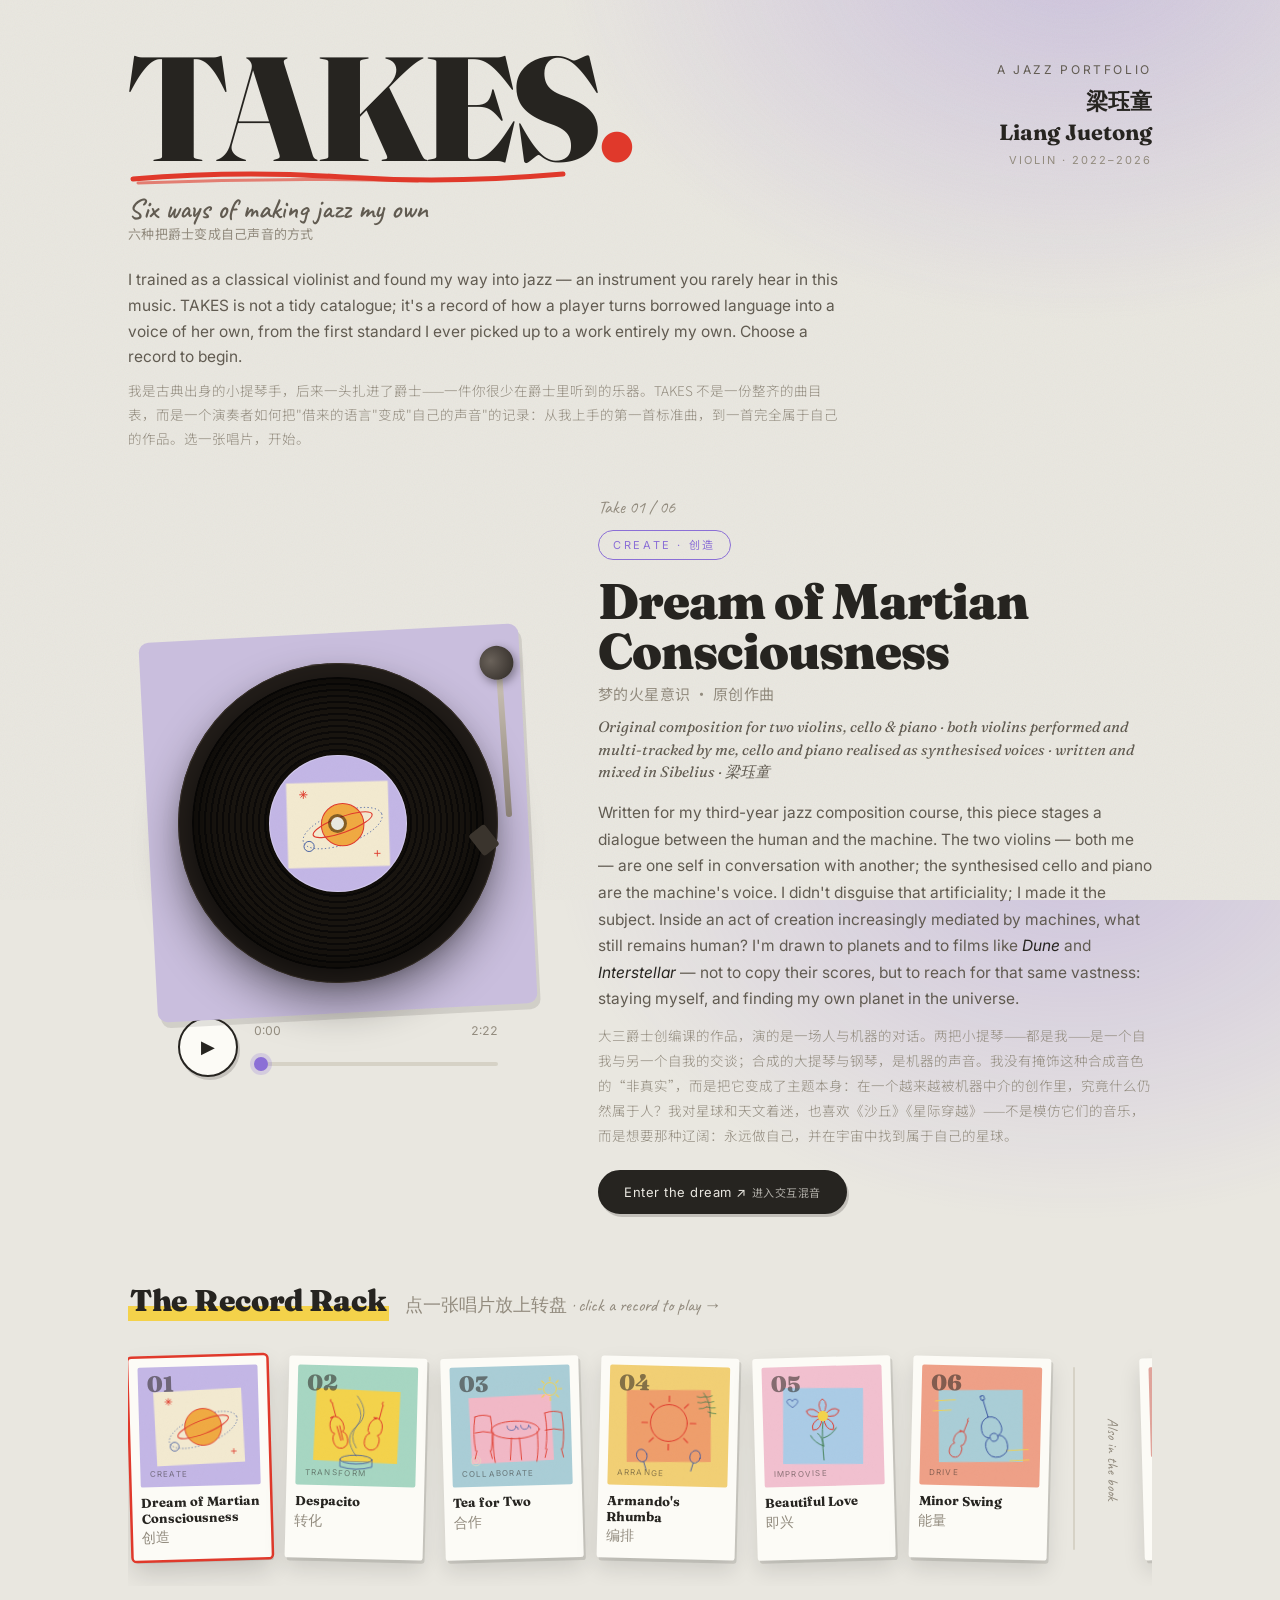
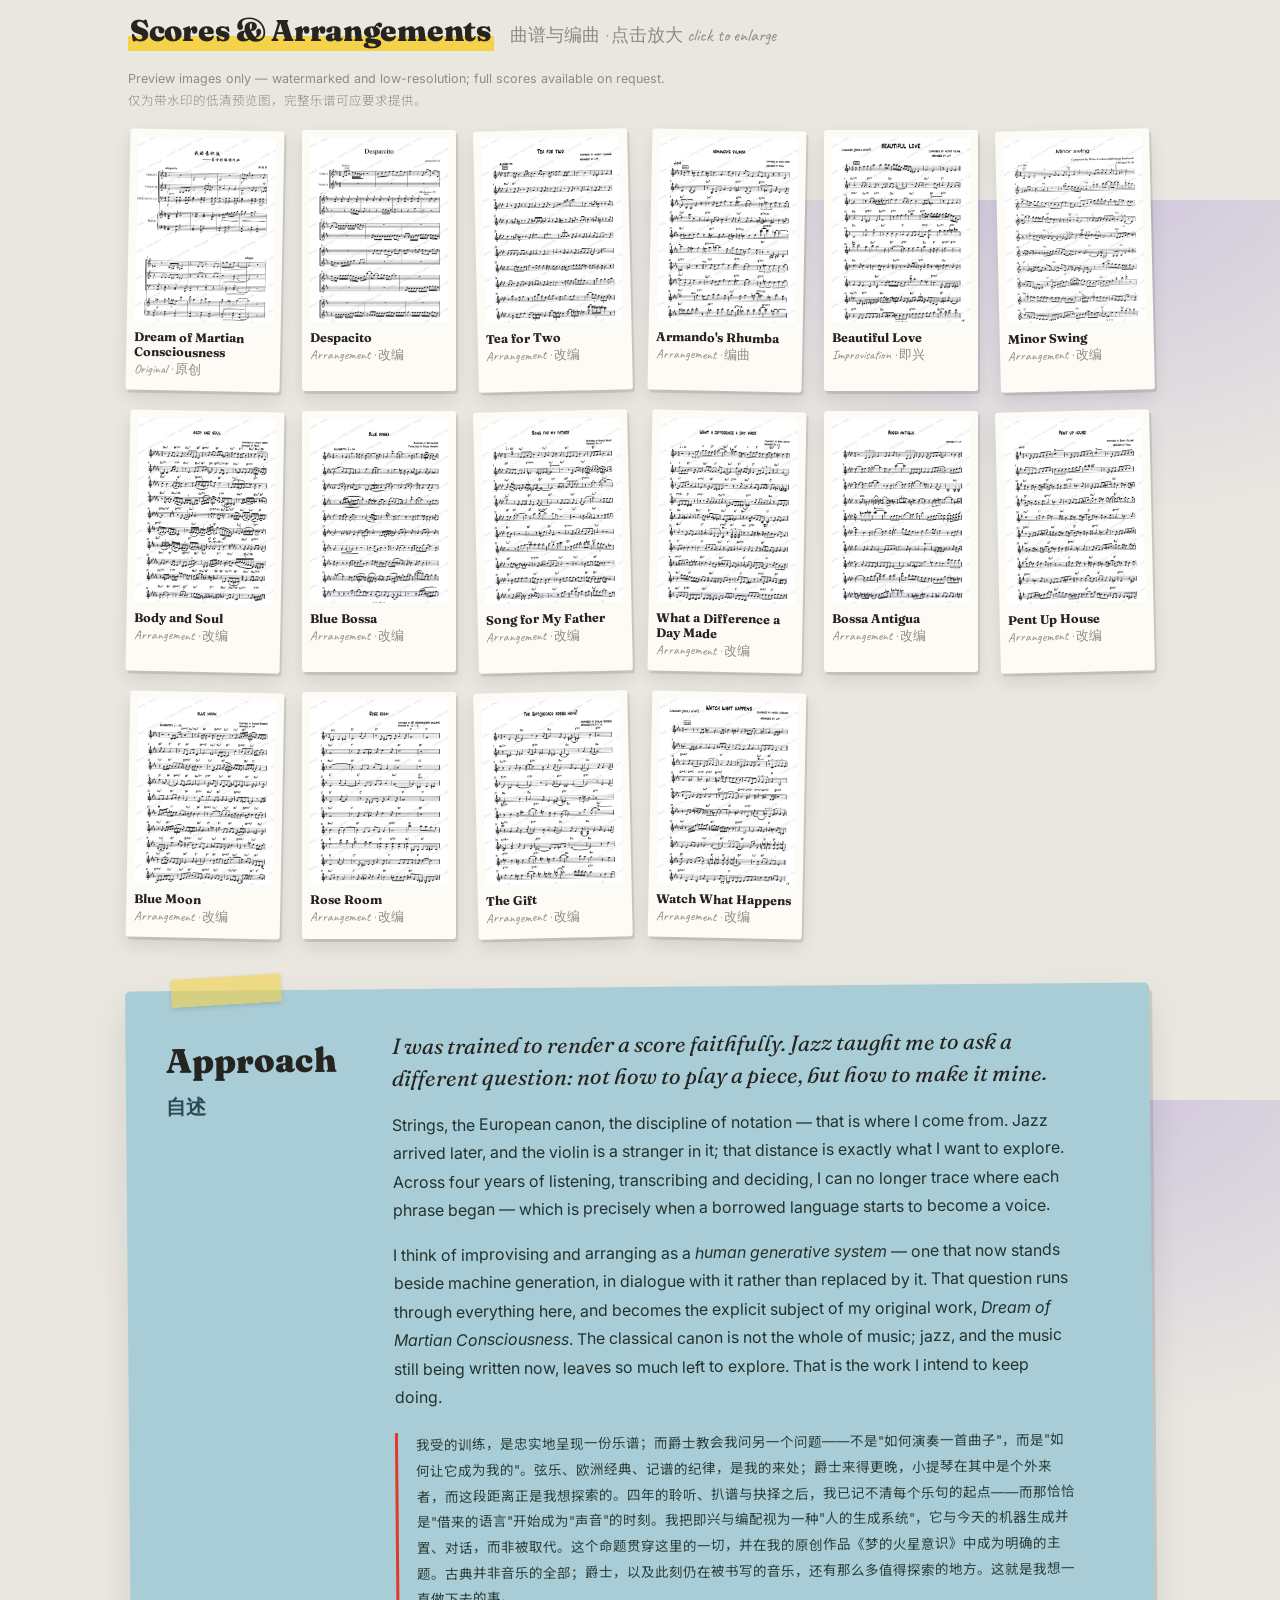
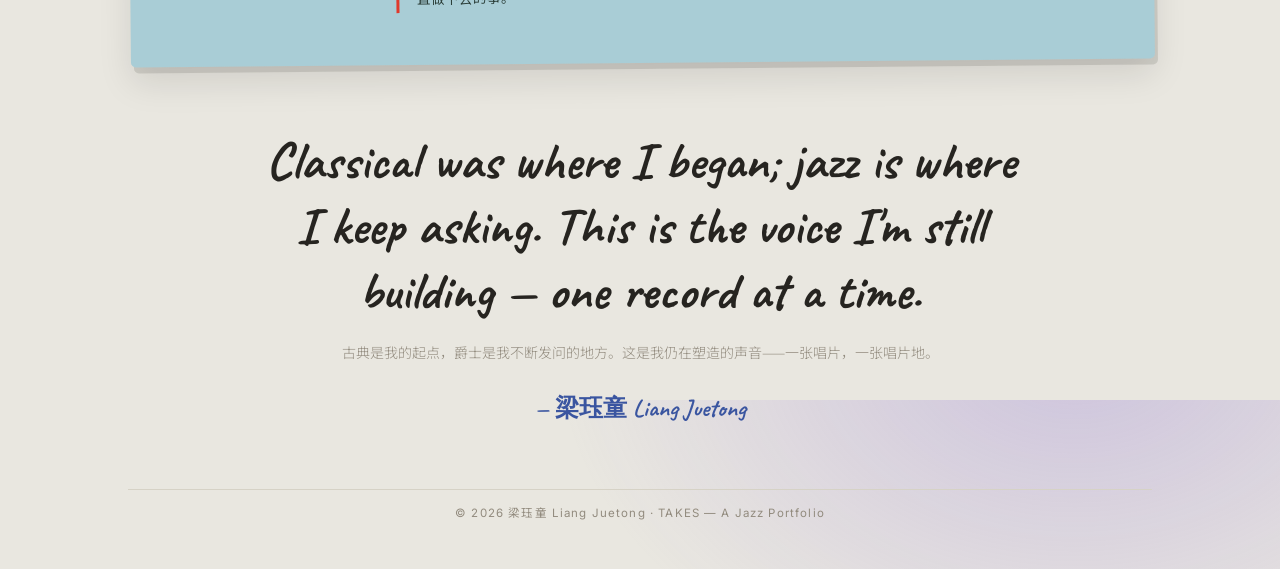
==== index.html @ cb58cbe4 "deploy TAKES site (主站+交互)" ====
<!DOCTYPE html>
<html lang="en">
<head>
<meta charset="UTF-8">
<meta name="viewport" content="width=device-width, initial-scale=1.0">
<title>TAKES — 梁珏童 Liang Juetong</title>
<link rel="preconnect" href="https://fonts.googleapis.com">
<link rel="preconnect" href="https://fonts.gstatic.com" crossorigin>
<link href="https://fonts.googleapis.com/css2?family=Caveat:wght@500;600;700&family=Fraunces:ital,opsz,wght@0,9..144,400;0,9..144,600;0,9..144,700;0,9..144,900;1,9..144,400&family=Inter:wght@400;500;600&family=Noto+Sans+SC:wght@300;400;500&display=swap" rel="stylesheet">
<style>
  :root{
    --paper:#e9e7e0;--paper-card:#fcfbf6;
    --ink:#262420;--ink-soft:#615b51;--ink-faint:#928b7e;--line:#d6d2c6;
    --red:#e0392b;--blue:#3a55a0;--gold:#caa23f;
    --pink:#f2b8c6;--blue2:#a9cdd6;--yellow:#f4d24a;--lav:#c3b6e6;--mint:#a6d6c2;--coral:#ef9f86;
    --accent:#8b6fd6;--mark:#f4d24a;
    --display:"Fraunces","Georgia",serif;
    --hand:"Caveat","Comic Sans MS",cursive;
    --sans:"Inter","Noto Sans SC","Microsoft YaHei",sans-serif;
    --cn:"Noto Sans SC","Microsoft YaHei",var(--sans);
  }
  *{box-sizing:border-box;margin:0;padding:0;}
  html,body{height:100%;}
  body{
    background:radial-gradient(1000px 720px at 84% -6%, color-mix(in srgb, var(--accent) 30%, transparent), transparent 52%),var(--paper);
    color:var(--ink);font-family:var(--sans);line-height:1.65;-webkit-font-smoothing:antialiased;
    transition:background .9s ease;overflow-x:hidden;font-size:16px;position:relative;
  }
  body::before{content:"";position:fixed;inset:0;pointer-events:none;z-index:1;mix-blend-mode:multiply;opacity:.05;
    background-image:url("data:image/svg+xml,%3Csvg xmlns='http://www.w3.org/2000/svg' width='140' height='140'%3E%3Cfilter id='n'%3E%3CfeTurbulence type='fractalNoise' baseFrequency='0.9' numOctaves='2'/%3E%3C/filter%3E%3Crect width='100%25' height='100%25' filter='url(%23n)'/%3E%3C/svg%3E");}
  ::selection{background:var(--accent);color:#fff;}
  .wrap{max-width:1080px;margin:0 auto;padding:0 28px;position:relative;z-index:2;}
  .cn{font-family:var(--cn);font-weight:300;}

  /* masthead */
  .masthead{display:flex;justify-content:space-between;align-items:flex-start;gap:24px;padding:46px 0 6px;flex-wrap:wrap;}
  .mast-left{position:relative;}
  .bigtitle{font-family:var(--display);font-weight:900;font-size:clamp(66px,13vw,148px);line-height:.84;letter-spacing:-.025em;color:var(--ink);}
  .bigtitle .dot{color:var(--red);}
  .underline{display:block;width:min(440px,72vw);height:20px;margin-top:-4px;color:var(--red);}
  .tagline{font-family:var(--hand);font-weight:600;font-size:28px;color:var(--ink-soft);margin-top:8px;line-height:1.1;}
  .tagline .cn{font-family:var(--cn);font-weight:400;font-size:13px;color:var(--ink-faint);display:block;margin-top:2px;letter-spacing:.02em;}
  .mast-right{text-align:right;padding-top:16px;line-height:1.4;}
  .mast-right .ml{font-size:12px;letter-spacing:.22em;text-transform:uppercase;color:var(--ink-soft);}
  .mast-right .mb{font-family:var(--display);font-weight:700;font-size:22px;margin:7px 0 6px;}
  .mast-right .ms{font-size:11px;letter-spacing:.18em;text-transform:uppercase;color:var(--ink-faint);}

  .intro{color:var(--ink-soft);font-size:15.5px;max-width:720px;padding:20px 0 6px;}
  .intro .cn{display:block;color:var(--ink-faint);font-size:13.5px;margin-top:8px;line-height:1.8;}

  /* stage */
  .stage{display:grid;grid-template-columns:minmax(300px,420px) 1fr;gap:50px;align-items:center;padding:36px 0 18px;min-height:430px;}
  .deck{position:relative;display:flex;flex-direction:column;align-items:center;}
  .platter-area{position:relative;width:320px;height:320px;margin-top:34px;}
  .platter-area::before{content:"";position:absolute;inset:-30px -30px -30px -30px;border-radius:10px;
    background:color-mix(in srgb, var(--accent) 34%, var(--paper));transform:rotate(-3deg);
    box-shadow:3px 6px 0 rgba(42,38,34,.12);z-index:0;transition:background .9s ease;}
  .platter{position:absolute;inset:0;border-radius:50%;background:radial-gradient(circle at 50% 50%,#2a241f 0 34%,#221d19 34% 100%);box-shadow:0 22px 44px rgba(0,0,0,.4),inset 0 0 0 1px #3a322b;z-index:1;}
  .vinyl{position:absolute;inset:14px;border-radius:50%;z-index:1;
    background:repeating-radial-gradient(circle at 50% 50%, #0c0a09 0 2px, #18140f 2px 6px),radial-gradient(circle at 38% 32%, #2a2520 0 8%, transparent 40%),#0a0807;
    box-shadow:0 8px 24px rgba(0,0,0,.5), inset 0 0 30px rgba(0,0,0,.8);
    animation:spin 3.4s linear infinite;animation-play-state:paused;display:flex;align-items:center;justify-content:center;}
  .vinyl.spin{animation-play-state:running;}
  @keyframes spin{to{transform:rotate(360deg);}}
  .label{width:47%;height:47%;border-radius:50%;position:relative;overflow:hidden;background-size:cover;background-position:center;box-shadow:inset 0 0 0 1px rgba(255,255,255,.25),0 0 0 4px rgba(0,0,0,.3);display:flex;align-items:center;justify-content:center;}
  .lhole{position:absolute;width:13px;height:13px;border-radius:50%;background:#e9e7e0;box-shadow:0 0 0 3px rgba(0,0,0,.45);z-index:2;}
  .tonearm{position:absolute;top:-20px;right:-22px;width:160px;height:160px;transform-origin:88% 12%;transform:rotate(-38deg);transition:transform .9s cubic-bezier(.6,.05,.3,1);z-index:4;pointer-events:none;}
  .tonearm.down{transform:rotate(6deg);}
  .arm-base{position:absolute;top:0;right:6px;width:34px;height:34px;border-radius:50%;background:radial-gradient(circle at 40% 35%,#6a625a,#2c2723);box-shadow:0 4px 10px rgba(0,0,0,.4);}
  .arm-rod{position:absolute;top:22px;right:21px;width:6px;height:150px;background:linear-gradient(#cfc6ba,#8a8076);border-radius:6px;transform:rotate(34deg);transform-origin:top;}
  .arm-head{position:absolute;bottom:-2px;left:8px;width:20px;height:26px;background:#3a342d;border-radius:3px;}

  .transport{display:flex;align-items:center;gap:16px;margin-top:34px;width:320px;}
  .play{width:60px;height:60px;border-radius:50%;flex:none;cursor:pointer;border:2px solid var(--ink);background:var(--paper-card);color:var(--ink);font-size:18px;display:flex;align-items:center;justify-content:center;transition:.2s;box-shadow:2px 3px 0 rgba(42,38,34,.18);}
  .play:hover{background:var(--accent);color:#fff;border-color:var(--accent);}
  .seek-wrap{flex:1;}
  .time{font-size:12px;color:var(--ink-faint);font-variant-numeric:tabular-nums;display:flex;justify-content:space-between;margin-bottom:6px;}
  .seek{-webkit-appearance:none;appearance:none;width:100%;height:4px;border-radius:4px;background:var(--line);cursor:pointer;}
  .seek::-webkit-slider-thumb{-webkit-appearance:none;width:14px;height:14px;border-radius:50%;background:var(--accent);box-shadow:0 0 0 4px color-mix(in srgb,var(--accent) 22%,transparent);}

  .liner{min-height:300px;}
  .liner .count{font-family:var(--hand);font-size:18px;color:var(--ink-faint);margin-bottom:8px;}
  .facet-tag{display:inline-block;font-size:11px;letter-spacing:.24em;text-transform:uppercase;color:var(--accent);border:1.5px solid var(--accent);border-radius:30px;padding:5px 14px;margin-bottom:16px;}
  .liner h2{font-family:var(--display);font-size:clamp(32px,4.6vw,50px);font-weight:900;line-height:1.0;letter-spacing:-.02em;color:var(--ink);}
  .liner h2 .cn{display:block;font-family:var(--cn);font-size:15px;font-weight:400;color:var(--ink-faint);margin-top:10px;letter-spacing:.03em;}
  .liner .role{font-family:var(--display);font-style:italic;color:var(--ink-soft);font-size:15px;margin:15px 0 16px;line-height:1.5;}
  .liner .note{color:var(--ink-soft);font-size:15.5px;max-width:580px;line-height:1.72;}
  .liner .note i{color:var(--ink);font-style:italic;}
  .liner .note .cn{display:block;color:var(--ink-faint);font-size:13.5px;margin-top:10px;line-height:1.85;}
  .fade-swap{animation:fadeup .5s ease;}
  @keyframes fadeup{from{opacity:0;transform:translateY(10px);}to{opacity:1;transform:none;}}

  /* section heads */
  .rack-head{display:flex;align-items:baseline;gap:16px;margin:44px 0 18px;flex-wrap:wrap;}
  .rack-head .k{font-family:var(--display);font-weight:900;font-size:30px;color:var(--ink);letter-spacing:-.01em;
    background:linear-gradient(transparent 62%, var(--mark) 62%, var(--mark) 92%, transparent 92%);padding:0 2px;}
  .rack-head .hint{font-family:var(--hand);font-size:18px;color:var(--ink-faint);}

  /* rack — taped photo cards */
  .rack{display:flex;gap:18px;overflow-x:auto;padding:14px 4px 26px;scroll-snap-type:x mandatory;}
  .rack::-webkit-scrollbar{height:7px;}
  .rack::-webkit-scrollbar-thumb{background:var(--line);border-radius:6px;}
  .sleeve{flex:none;width:138px;cursor:pointer;scroll-snap-align:start;background:var(--paper-card);
    padding:9px 9px 11px;border-radius:3px;box-shadow:2px 3px 0 rgba(42,38,34,.13),0 10px 22px rgba(0,0,0,.12);
    transition:transform .25s ease,box-shadow .25s ease;}
  .sleeve:nth-child(odd){transform:rotate(-1.6deg);}
  .sleeve:nth-child(even){transform:rotate(1.4deg);}
  .sleeve:hover{transform:rotate(0) translateY(-6px);box-shadow:3px 5px 0 rgba(42,38,34,.16),0 16px 30px rgba(0,0,0,.16);}
  .cover{width:100%;aspect-ratio:1;border-radius:2px;position:relative;overflow:hidden;background-size:cover;background-position:center;}
  .cover .cnum{position:absolute;top:6px;left:9px;font-family:var(--display);font-size:22px;font-weight:900;color:#2a2622;opacity:.55;line-height:1;}
  .cover .cfacet{position:absolute;bottom:6px;left:9px;font-size:8px;letter-spacing:.16em;text-transform:uppercase;color:#2a2622;opacity:.5;}
  .sleeve.active{box-shadow:0 0 0 2.5px var(--red),2px 3px 0 rgba(42,38,34,.13),0 12px 26px rgba(0,0,0,.16);}
  .sleeve .st{font-family:var(--display);font-weight:700;font-size:13px;margin-top:8px;color:var(--ink);line-height:1.2;}
  .sleeve .sc{font-family:var(--hand);font-size:14px;color:var(--ink-faint);}
  .rack-div{flex:none;width:2px;background:var(--line);margin:10px 6px;align-self:stretch;border-radius:2px;}
  .rep-label{flex:none;align-self:center;writing-mode:vertical-rl;font-family:var(--hand);font-size:15px;color:var(--ink-faint);}
  .sleeve.rep{width:108px;}

  /* scores */
  .scores-note{font-size:12.5px;color:var(--ink-faint);margin:-4px 0 18px;}
  .scores{display:grid;grid-template-columns:repeat(auto-fill,minmax(150px,1fr));gap:20px;}
  .score{cursor:pointer;background:var(--paper-card);padding:8px 8px 10px;border-radius:3px;box-shadow:2px 3px 0 rgba(42,38,34,.12),0 8px 18px rgba(0,0,0,.1);transition:transform .25s ease,box-shadow .25s ease;}
  .score:nth-child(3n){transform:rotate(-1.3deg);} .score:nth-child(3n+1){transform:rotate(1.1deg);}
  .score:hover{transform:rotate(0) translateY(-5px);box-shadow:3px 5px 0 rgba(42,38,34,.15),0 16px 28px rgba(0,0,0,.16);}
  .score .thumb{width:100%;aspect-ratio:3/4;object-fit:cover;object-position:top center;border-radius:2px;background:#fff;display:block;}
  .score .stitle{font-family:var(--display);font-weight:700;font-size:12.5px;margin-top:8px;color:var(--ink);line-height:1.2;}
  .score .stag{font-family:var(--hand);font-size:13px;color:var(--ink-faint);}

  /* lightbox */
  .lightbox{position:fixed;inset:0;z-index:60;background:rgba(28,22,16,.92);display:none;align-items:center;justify-content:center;padding:30px;}
  .lightbox.show{display:flex;}
  .lightbox img{max-height:92vh;max-width:min(700px,92vw);border-radius:4px;box-shadow:0 24px 70px rgba(0,0,0,.6);}
  .lightbox .close{position:absolute;top:18px;right:24px;font-size:26px;color:#fff;cursor:pointer;background:none;border:none;line-height:1;}

  /* enter dream */
  .enter-dream{margin-top:22px;padding:12px 24px;background:var(--ink);border:2px solid var(--ink);color:var(--paper);border-radius:30px;cursor:pointer;font-family:var(--sans);font-size:13px;letter-spacing:.04em;transition:.25s;box-shadow:2px 3px 0 rgba(42,38,34,.2);}
  .enter-dream:hover{background:var(--accent);border-color:var(--accent);color:#fff;}
  .enter-dream span{opacity:.7;font-size:11px;margin-left:5px;}

  /* dream overlay */
  .dream-overlay{position:fixed;inset:0;z-index:70;background:#000;display:none;}
  .dream-overlay.show{display:block;}
  .dream-overlay iframe{width:100%;height:100%;border:0;display:block;}
  .dream-overlay .close{position:absolute;top:14px;left:16px;z-index:71;padding:9px 18px;background:rgba(20,12,14,.6);border:1px solid rgba(255,255,255,.3);color:#fff;border-radius:30px;cursor:pointer;font-size:13px;backdrop-filter:blur(4px);}

  /* approach — cut paper block */
  .approach{margin-top:48px;padding:42px 40px 36px;background:var(--blue2);border-radius:5px;position:relative;
    box-shadow:3px 6px 0 rgba(42,38,34,.13),0 16px 34px rgba(0,0,0,.1);transform:rotate(-.5deg);
    display:grid;grid-template-columns:190px 1fr;gap:36px;}
  .approach::before{content:"";position:absolute;top:-14px;left:46px;width:110px;height:28px;background:rgba(244,210,74,.6);transform:rotate(-3deg);box-shadow:0 2px 5px rgba(0,0,0,.12);}
  .approach .k{font-family:var(--display);font-weight:900;font-size:34px;color:var(--ink);}
  .approach .k .cn{display:block;font-family:var(--hand);font-weight:600;color:#2a4a55;font-size:20px;margin-top:2px;}
  .approach .body{max-width:680px;}
  .approach p{font-size:16px;color:#23332f;margin-bottom:16px;line-height:1.78;}
  .approach p.lead{font-family:var(--display);font-size:22px;color:var(--ink);line-height:1.45;font-weight:400;font-style:italic;}
  .approach .cn-block{color:#2c3f3a;font-size:13.5px;line-height:1.9;border-left:3px solid var(--red);padding-left:18px;margin-top:22px;}

  .closing{text-align:center;padding:66px 0 30px;}
  .closing p{font-family:var(--hand);font-weight:700;font-size:clamp(30px,5vw,52px);max-width:760px;margin:0 auto;line-height:1.25;color:var(--ink);}
  .closing .cn{display:block;font-family:var(--cn);font-weight:300;font-size:14px;color:var(--ink-faint);margin-top:16px;line-height:1.8;}
  .sign{margin-top:24px;font-family:var(--hand);font-weight:700;font-size:24px;color:var(--blue);}
  footer{text-align:center;color:var(--ink-faint);font-size:11.5px;letter-spacing:.1em;padding:14px 0 46px;border-top:1px solid var(--line);margin-top:30px;}

  @media(max-width:820px){
    .masthead{flex-direction:column;}
    .mast-right{text-align:left;padding-top:4px;}
    .stage{grid-template-columns:1fr;gap:44px;justify-items:center;text-align:center;}
    .liner{text-align:center;}.liner .note{margin:0 auto;}
    .approach{grid-template-columns:1fr;gap:14px;}
  }
</style>
</head>
<body>
<div class="wrap">
  <header class="masthead">
    <div class="mast-left">
      <h1 class="bigtitle">TAKES<span class="dot">.</span></h1>
      <svg class="underline" viewBox="0 0 440 20" preserveAspectRatio="none"><path d="M5 13 Q 110 4 215 11 T 435 8" fill="none" stroke="currentColor" stroke-width="5" stroke-linecap="round"/><path d="M10 17 Q 150 11 290 15" fill="none" stroke="currentColor" stroke-width="3" stroke-linecap="round" opacity=".6"/></svg>
      <p class="tagline">Six ways of making jazz my own
        <span class="cn">六种把爵士变成自己声音的方式</span></p>
    </div>
    <div class="mast-right">
      <div class="ml">A Jazz Portfolio</div>
      <div class="mb">梁珏童<br>Liang Juetong</div>
      <div class="ms">Violin · 2022–2026</div>
    </div>
  </header>

  <p class="intro">
    I trained as a classical violinist and found my way into jazz — an instrument you rarely hear in this
    music. TAKES is not a tidy catalogue; it's a record of how a player turns borrowed language into a voice
    of her own, from the first standard I ever picked up to a work entirely my own. Choose a record to begin.
    <span class="cn">我是古典出身的小提琴手，后来一头扎进了爵士——一件你很少在爵士里听到的乐器。TAKES 不是一份整齐的曲目表，而是一个演奏者如何把"借来的语言"变成"自己的声音"的记录：从我上手的第一首标准曲，到一首完全属于自己的作品。选一张唱片，开始。</span>
  </p>

  <div class="stage">
    <div class="deck">
      <div class="platter-area">
        <div class="platter"></div>
        <div class="vinyl" id="vinyl"><div class="label" id="label"><span class="lhole"></span></div></div>
        <div class="tonearm" id="tonearm"><div class="arm-rod"></div><div class="arm-base"></div><div class="arm-head"></div></div>
      </div>
      <div class="transport">
        <button class="play" id="play" aria-label="play">▶</button>
        <div class="seek-wrap">
          <div class="time"><span id="cur">0:00</span><span id="dur">0:00</span></div>
          <input type="range" class="seek" id="seek" value="0" min="0" max="1000">
        </div>
      </div>
    </div>
    <div class="liner" id="liner"></div>
  </div>

  <div class="rack-head">
    <span class="k">The Record Rack</span>
    <span class="hint">点一张唱片放上转盘 · click a record to play →</span>
  </div>
  <div class="rack" id="rack"></div>

  <!-- SCORES -->
  <div class="rack-head" style="margin-top:20px;">
    <span class="k">Scores &amp; Arrangements</span>
    <span class="hint">曲谱与编曲 · 点击放大 click to enlarge</span>
  </div>
  <p class="scores-note">Preview images only — watermarked and low-resolution; full scores available on request.<br><span class="cn">仅为带水印的低清预览图，完整乐谱可应要求提供。</span></p>
  <div class="scores" id="scores"></div>

  <!-- APPROACH -->
  <section class="approach">
    <div class="k">Approach<span class="cn">自述</span></div>
    <div class="body">
      <p class="lead">I was trained to render a score faithfully. Jazz taught me to ask a different question: not how to play a piece, but how to make it mine.</p>
      <p>Strings, the European canon, the discipline of notation — that is where I come from. Jazz arrived later, and the violin is a stranger in it; that distance is exactly what I want to explore. Across four years of listening, transcribing and deciding, I can no longer trace where each phrase began — which is precisely when a borrowed language starts to become a voice.</p>
      <p>I think of improvising and arranging as a <i>human generative system</i> — one that now stands beside machine generation, in dialogue with it rather than replaced by it. That question runs through everything here, and becomes the explicit subject of my original work, <i>Dream of Martian Consciousness</i>. The classical canon is not the whole of music; jazz, and the music still being written now, leaves so much left to explore. That is the work I intend to keep doing.</p>
      <p class="cn-block">我受的训练，是忠实地呈现一份乐谱；而爵士教会我问另一个问题——不是"如何演奏一首曲子"，而是"如何让它成为我的"。弦乐、欧洲经典、记谱的纪律，是我的来处；爵士来得更晚，小提琴在其中是个外来者，而这段距离正是我想探索的。四年的聆听、扒谱与抉择之后，我已记不清每个乐句的起点——而那恰恰是"借来的语言"开始成为"声音"的时刻。我把即兴与编配视为一种"人的生成系统"，它与今天的机器生成并置、对话，而非被取代。这个命题贯穿这里的一切，并在我的原创作品《梦的火星意识》中成为明确的主题。古典并非音乐的全部；爵士，以及此刻仍在被书写的音乐，还有那么多值得探索的地方。这就是我想一直做下去的事。</p>
    </div>
  </section>

  <div class="closing">
    <p>Classical was where I began; jazz is where I keep asking. This is the voice I'm still building — one record at a time.
      <span class="cn">古典是我的起点，爵士是我不断发问的地方。这是我仍在塑造的声音——一张唱片，一张唱片地。</span></p>
    <div class="sign">— 梁珏童 Liang Juetong</div>
  </div>
  <footer>© <span id="yr"></span> 梁珏童 Liang Juetong · TAKES — A Jazz Portfolio</footer>
</div>

<div class="lightbox" id="lightbox"><button class="close" onclick="closeLight()">✕</button><img id="lightimg" src="" alt="score" draggable="false" oncontextmenu="return false"></div>
<div class="dream-overlay" id="dreamOverlay"><button class="close" onclick="closeDream()">✕ 关闭 Close</button><iframe id="dreamFrame" title="Dream of Martian Consciousness — interactive"></iframe></div>

<audio id="audio" preload="none"></audio>
<script>
const TRACKS=[
 {num:"01",facet:"Create",facetCn:"创造",title:"Dream of Martian Consciousness",titleCn:"梦的火星意识 · 原创作曲",
  color:"#8b6fd6",src:"audio/01-dream-of-mars.mp3",art:"covers/01-dream.svg",main:true,interactive:"dream-interactive/",
  role:"Original composition for two violins, cello &amp; piano · both violins performed and multi-tracked by me, cello and piano realised as synthesised voices · written and mixed in Sibelius · 梁珏童",
  note:"Written for my third-year jazz composition course, this piece stages a dialogue between the human and the machine. The two violins — both me — are one self in conversation with another; the synthesised cello and piano are the machine's voice. I didn't disguise that artificiality; I made it the subject. Inside an act of creation increasingly mediated by machines, what still remains human? I'm drawn to planets and to films like <i>Dune</i> and <i>Interstellar</i> — not to copy their scores, but to reach for that same vastness: staying myself, and finding my own planet in the universe.",
  noteCn:"大三爵士创编课的作品，演的是一场人与机器的对话。两把小提琴——都是我——是一个自我与另一个自我的交谈；合成的大提琴与钢琴，是机器的声音。我没有掩饰这种合成音色的“非真实”，而是把它变成了主题本身：在一个越来越被机器中介的创作里，究竟什么仍然属于人？我对星球和天文着迷，也喜欢《沙丘》《星际穿越》——不是模仿它们的音乐，而是想要那种辽阔：永远做自己，并在宇宙中找到属于自己的星球。"},
 {num:"02",facet:"Transform",facetCn:"转化",title:"Despacito",titleCn:"个人改编",
  color:"#46b39d",src:"audio/02-despacito.mp3",art:"covers/02-despacito.svg",main:true,
  role:"Arranged for two violins &amp; drums · arrangement, rhythmic design &amp; second violin by 梁珏童",
  note:"My first arrangement, written as a freshman just learning to compose — and to use Sibelius. The song was everywhere that year, and back in high school a friend and I had a routine: she sang pop, I played. I chose it for a competition out of pure curiosity, studied the groove across many recordings, and rebuilt the rhythm as my own. It was the first time I made something — and my first duo.",
  noteCn:"我的第一个改编，大一刚入学、刚开始学创作和西贝柳斯时做的。那年这首歌很火；高中时我和一个唱流行的好朋友常有个默契——她唱，我拉。出于好奇选它去比赛，为了节奏听了很多个版本，再把律动重做成自己的。这是我第一次做出一个作品，也是第一次做二重奏。"},
 {num:"03",facet:"Collaborate",facetCn:"合作",title:"Tea for Two",titleCn:"改编 · 即兴",
  color:"#d98a9e",src:"audio/03-tea-for-two.mp3",art:"covers/03-tea.svg",main:true,
  role:"Lead violin &amp; arrangement by 梁珏童 · with guitar comping",
  note:"I first heard this getting into jazz in high school — including Lisa Ono's vocal version. It's unhurried and warm, the perfect thing for an afternoon. I arranged it and wrote my own solo over a guitar comping behind me.",
  noteCn:"高中刚接触爵士时就听过这首，也听过小野丽莎唱的版本。松弛又好听，特别适合配一个慵懒的下午。我做了改编、写了自己的即兴，由一把吉他在后面comping伴奏。"},
 {num:"04",facet:"Arrange",facetCn:"编排",title:"Armando's Rhumba",titleCn:"个人编曲 · 拉丁爵士",
  color:"#d8884f",src:"audio/04-armandos-rhumba.mp3",art:"covers/04-armando.svg",main:true,
  role:"Composed by Chick Corea · lead violin &amp; arrangement by 梁珏童 · over a backing track",
  note:"At first the tune did nothing for me. Then, in my second year, I heard a senior play it live at his graduation recital, and the Latin pulse underneath finally caught me. That was what made me arrange it and improvise a version of my own.",
  noteCn:"其实一开始我并不觉得这首好听。直到大二，听了一位师兄毕业考试的现场，被它底下真正的拉丁律动吸引，最后才动手做了自己的改编与即兴。"},
 {num:"05",facet:"Improvise",facetCn:"即兴",title:"Beautiful Love",titleCn:"个人即兴",
  color:"#5b9bd5",src:"audio/05-beautiful-love.mp3",art:"covers/05-beautiful.svg",main:true,
  role:"Improvised lead violin by 梁珏童 · over a backing track",
  note:"In 2021, before I'd even enrolled, I heard my teacher Li Zexi perform this and fell for it. Once I was in, I wanted an improvisation of my own — something sweet, full of quiet longing.",
  noteCn:"2021年我还没入学时，去听了李泽熙老师演奏的版本，特别喜欢。进了大学后，我想写一段属于自己的即兴——是那种很甜美、带着憧憬的感觉。"},
 {num:"06",facet:"Drive",facetCn:"能量",title:"Minor Swing",titleCn:"吉普赛爵士",
  color:"#d85a5a",src:"audio/06-minor-swing.mp3",art:"covers/06-minor.svg",main:true,
  role:"Gypsy-jazz · lead violin by 梁珏童 · over a backing track",
  note:"The first jazz tune I ever played. It's gypsy-style, and that rhythm caught me on contact. Everything here started with this one.",
  noteCn:"这首是我最最最开始的爵士曲，第一首上手接触的。吉普赛风格，那个节奏一下就抓住了我。这里的一切，都是从这首开始的。"},
 {num:"07",facet:"Repertoire",facetCn:"曲库",title:"Body and Soul",titleCn:"Johnny Green",color:"#c98b8b",src:"audio/body-and-soul.mp3",art:"covers/07-body.svg",main:false,
  role:"Arranged &amp; performed by 梁珏童",
  note:"One of the later arrangements, written in my third and fourth years — as my playing matured, so did the improvising.",
  noteCn:"大三、大四写的后期改编之一——演奏越来越熟，即兴也随之不同。"},
 {num:"08",facet:"Repertoire",facetCn:"曲库",title:"Blue Bossa",titleCn:"Kenny Dorham",color:"#5b9bd5",src:"audio/blue-bossa.mp3",art:"covers/08-blue-bossa.svg",main:false,
  role:"Performed by 梁珏童",
  note:"Part of the wider repertoire I keep playing and reworking.",
  noteCn:"我持续在演奏、打磨的曲库之一。"},
 {num:"09",facet:"Repertoire",facetCn:"曲库",title:"Song for My Father",titleCn:"Horace Silver",color:"#d8a657",src:"audio/song-for-my-father.mp3",art:"covers/09-song-father.svg",main:false,
  role:"Performed by 梁珏童",
  note:"Part of the wider repertoire I keep playing and reworking.",
  noteCn:"我持续在演奏、打磨的曲库之一。"},
 {num:"10",facet:"Repertoire",facetCn:"曲库",title:"What a Difference a Day Made",titleCn:"María Grever",color:"#7faa6a",src:"audio/what-a-difference.mp3",art:"covers/10-what-difference.svg",main:false,
  role:"Performed by 梁珏童",
  note:"Part of the wider repertoire I keep playing and reworking.",
  noteCn:"我持续在演奏、打磨的曲库之一。"},
];

const $=s=>document.querySelector(s);
const audio=$("#audio"),vinyl=$("#vinyl"),tonearm=$("#tonearm"),playBtn=$("#play"),label=$("#label");
const mains=TRACKS.filter(t=>t.main).length;
$("#yr").textContent=new Date().getFullYear();

const rack=$("#rack");
TRACKS.filter(t=>t.main).forEach((t)=>rack.appendChild(makeSleeve(t,TRACKS.indexOf(t))));
const div=document.createElement("div");div.className="rack-div";rack.appendChild(div);
const repL=document.createElement("div");repL.className="rep-label";repL.textContent="Also in the book";rack.appendChild(repL);
TRACKS.forEach((t,i)=>{if(!t.main)rack.appendChild(makeSleeve(t,i,true));});

function makeSleeve(t,i,rep){
  const el=document.createElement("div");
  el.className="sleeve"+(rep?" rep":"");el.dataset.i=i;
  const bg=t.art?`background-image:url(${t.art})`:`background:linear-gradient(145deg,${t.color},${shade(t.color,-55)})`;
  el.innerHTML=`<div class="cover" style="${bg}"><div class="cnum">${t.num}</div><div class="cfacet">${t.facet}</div></div>
    <div class="st">${t.title}</div><div class="sc">${t.facetCn}</div>`;
  el.addEventListener("click",()=>select(i,true));
  return el;
}
function shade(hex,p){let n=parseInt(hex.slice(1),16),r=(n>>16)+p,g=(n>>8&255)+p,b=(n&255)+p;
  r=Math.max(0,Math.min(255,r));g=Math.max(0,Math.min(255,g));b=Math.max(0,Math.min(255,b));
  return"#"+(1<<24|r<<16|g<<8|b).toString(16).slice(1);}

function select(i,autoplay){
  const t=TRACKS[i];
  document.documentElement.style.setProperty("--accent",t.color);
  label.style.background=t.art?`url(${t.art}) center/cover`:`linear-gradient(140deg,${t.color},${shade(t.color,-90)})`;
  const counter=t.main?`Take ${t.num} / 0${mains}`:`Repertoire`;
  $("#liner").innerHTML=`<div class="fade-swap">
      <div class="count">${counter}</div>
      <span class="facet-tag">${t.facet} · ${t.facetCn}</span>
      <h2>${t.title}<span class="cn">${t.titleCn}</span></h2>
      <p class="role">${t.role}</p>
      <p class="note">${t.note}<span class="cn">${t.noteCn}</span></p>
      ${t.interactive?`<button class="enter-dream" onclick="openDream('${t.interactive}')">Enter the dream ↗<span>进入交互混音</span></button>`:""}
    </div>`;
  document.querySelectorAll(".sleeve").forEach(s=>s.classList.toggle("active",+s.dataset.i===i));
  audio.src=t.src;audio.load();
  if(autoplay){audio.play().catch(()=>{});}else{setPlaying(false);}
}
function setPlaying(on){vinyl.classList.toggle("spin",on);tonearm.classList.toggle("down",on);playBtn.textContent=on?"❚❚":"▶";}
playBtn.addEventListener("click",()=>{audio.paused?audio.play().catch(()=>{}):audio.pause();});
audio.addEventListener("play",()=>setPlaying(true));
audio.addEventListener("pause",()=>setPlaying(false));
audio.addEventListener("ended",()=>setPlaying(false));
const fmt=s=>isNaN(s)?"0:00":Math.floor(s/60)+":"+String(Math.floor(s%60)).padStart(2,"0");
audio.addEventListener("loadedmetadata",()=>$("#dur").textContent=fmt(audio.duration));
audio.addEventListener("timeupdate",()=>{$("#cur").textContent=fmt(audio.currentTime);$("#seek").value=audio.duration?(audio.currentTime/audio.duration*1000):0;});
$("#seek").addEventListener("input",e=>{if(audio.duration)audio.currentTime=e.target.value/1000*audio.duration;});
select(0,false);

// ===== scores gallery =====
const SCORES=[
 {s:"dream-of-mars",t:"Dream of Martian Consciousness",tag:"Original · 原创"},
 {s:"despacito",t:"Despacito",tag:"Arrangement · 改编"},
 {s:"tea-for-two",t:"Tea for Two",tag:"Arrangement · 改编"},
 {s:"armandos-rhumba",t:"Armando's Rhumba",tag:"Arrangement · 编曲"},
 {s:"beautiful-love-solo",t:"Beautiful Love",tag:"Improvisation · 即兴"},
 {s:"minor-swing",t:"Minor Swing",tag:"Arrangement · 改编"},
 {s:"body-and-soul",t:"Body and Soul",tag:"Arrangement · 改编"},
 {s:"blue-bossa",t:"Blue Bossa",tag:"Arrangement · 改编"},
 {s:"song-for-my-father",t:"Song for My Father",tag:"Arrangement · 改编"},
 {s:"what-a-difference",t:"What a Difference a Day Made",tag:"Arrangement · 改编"},
 {s:"bossa-antigua",t:"Bossa Antigua",tag:"Arrangement · 改编"},
 {s:"pent-up-house",t:"Pent Up House",tag:"Arrangement · 改编"},
 {s:"blue-moon",t:"Blue Moon",tag:"Arrangement · 改编"},
 {s:"rose-room",t:"Rose Room",tag:"Arrangement · 改编"},
 {s:"the-gift",t:"The Gift",tag:"Arrangement · 改编"},
 {s:"watch-what-happens",t:"Watch What Happens",tag:"Arrangement · 改编"},
];
const scoresEl=document.getElementById("scores");
SCORES.forEach(o=>{
  const d=document.createElement("div");d.className="score";
  d.innerHTML=`<img class="thumb" src="scores/${o.s}.jpg" alt="${o.t}" draggable="false" oncontextmenu="return false" loading="lazy"><div class="stitle">${o.t}</div><div class="stag">${o.tag}</div>`;
  d.addEventListener("click",()=>openLight(`scores/${o.s}.jpg`));
  scoresEl.appendChild(d);
});
function openLight(src){const i=document.getElementById("lightimg");i.src=src;document.getElementById("lightbox").classList.add("show");}
function closeLight(){document.getElementById("lightbox").classList.remove("show");document.getElementById("lightimg").src="";}
document.getElementById("lightbox").addEventListener("click",e=>{if(e.target.id==="lightbox")closeLight();});

// ===== dream interactive overlay =====
function openDream(src){audio.pause();document.getElementById("dreamFrame").src=src;document.getElementById("dreamOverlay").classList.add("show");}
function closeDream(){document.getElementById("dreamOverlay").classList.remove("show");document.getElementById("dreamFrame").src="";}
document.addEventListener("keydown",e=>{if(e.key==="Escape"){closeLight();closeDream();}});
</script>
</body>
</html>
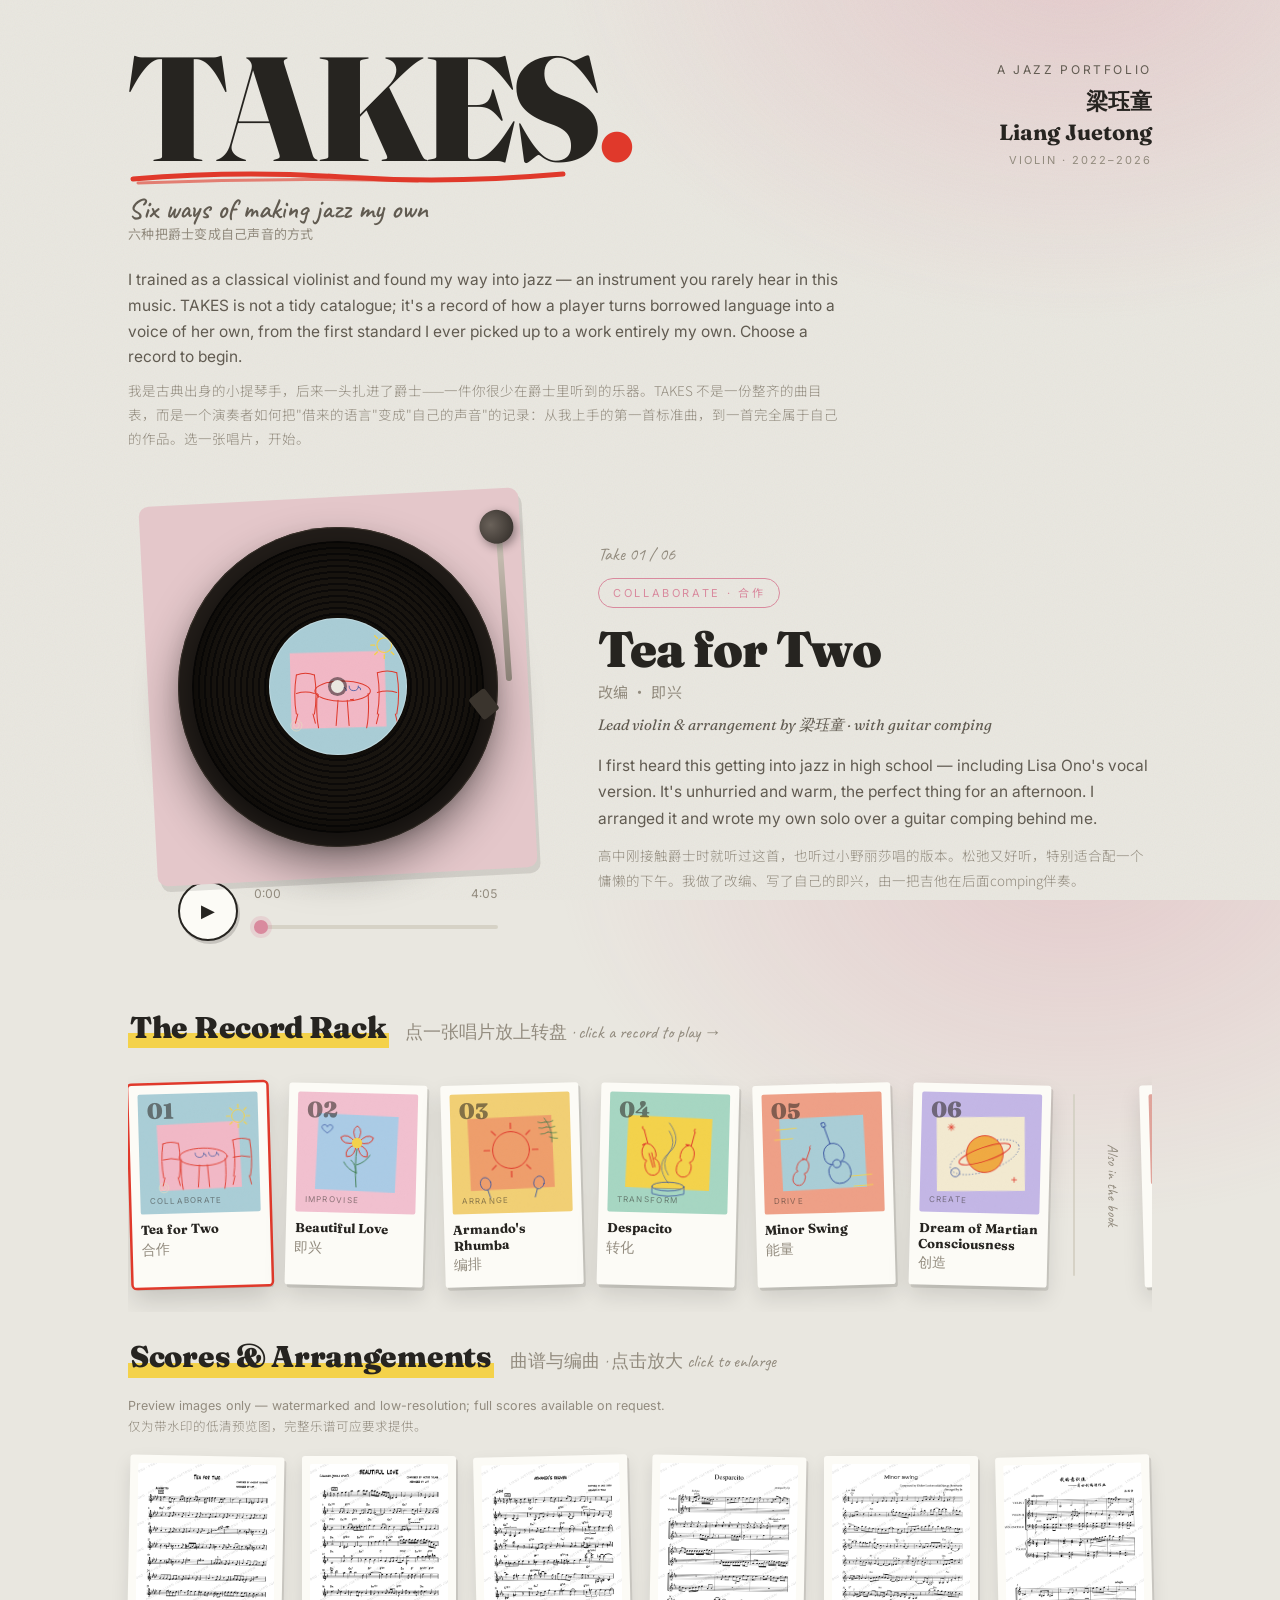
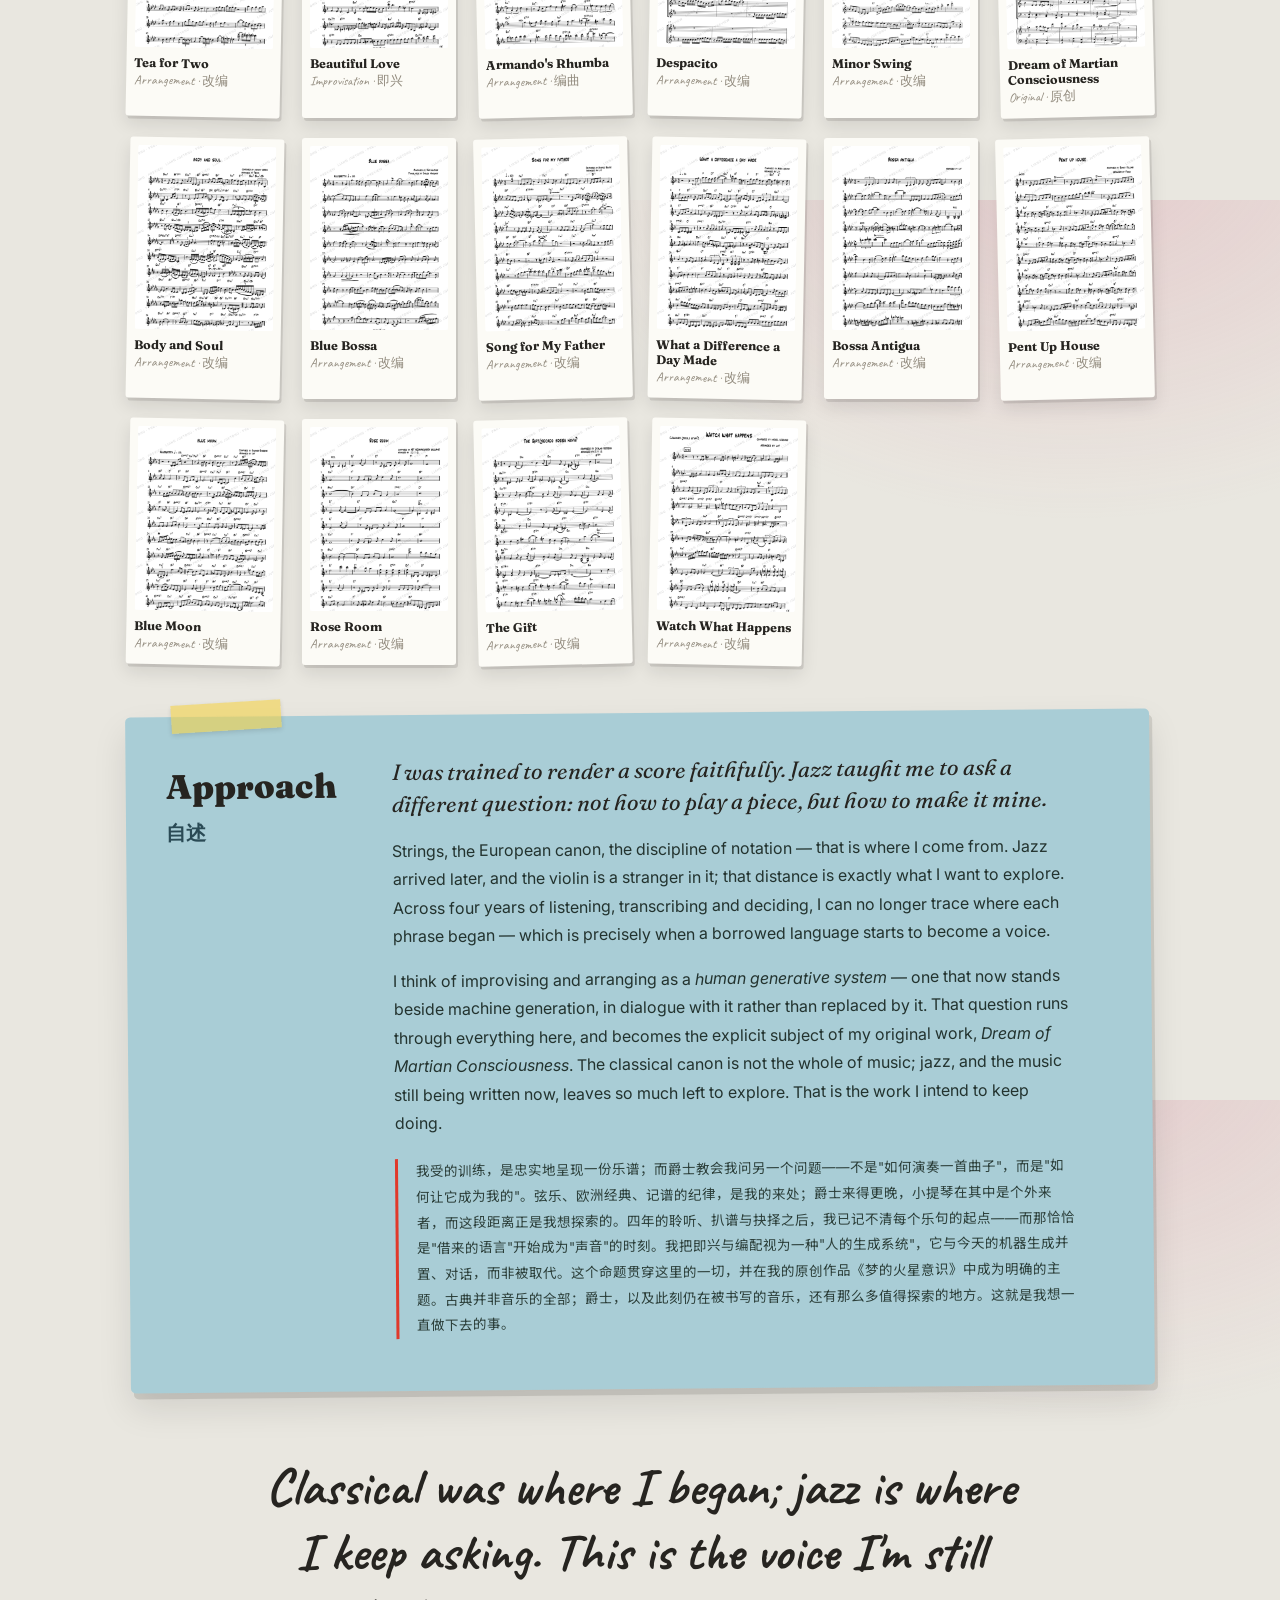
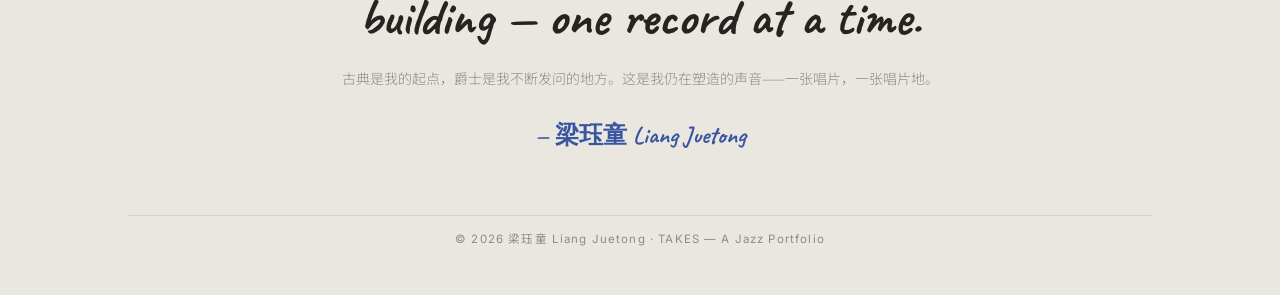
==== commit a676ccab: "Reorder portfolio and restore responsive interaction" ====
--- a/index.html
+++ b/index.html
@@ -250,32 +250,32 @@
 <audio id="audio" preload="none"></audio>
 <script>
 const TRACKS=[
- {num:"01",facet:"Create",facetCn:"创造",title:"Dream of Martian Consciousness",titleCn:"梦的火星意识 · 原创作曲",
+ {num:"06",facet:"Create",facetCn:"创造",title:"Dream of Martian Consciousness",titleCn:"梦的火星意识 · 原创作曲",
   color:"#8b6fd6",src:"audio/01-dream-of-mars.mp3",art:"covers/01-dream.svg",main:true,interactive:"dream-interactive/",
   role:"Original composition for two violins, cello &amp; piano · both violins performed and multi-tracked by me, cello and piano realised as synthesised voices · written and mixed in Sibelius · 梁珏童",
   note:"Written for my third-year jazz composition course, this piece stages a dialogue between the human and the machine. The two violins — both me — are one self in conversation with another; the synthesised cello and piano are the machine's voice. I didn't disguise that artificiality; I made it the subject. Inside an act of creation increasingly mediated by machines, what still remains human? I'm drawn to planets and to films like <i>Dune</i> and <i>Interstellar</i> — not to copy their scores, but to reach for that same vastness: staying myself, and finding my own planet in the universe.",
   noteCn:"大三爵士创编课的作品，演的是一场人与机器的对话。两把小提琴——都是我——是一个自我与另一个自我的交谈；合成的大提琴与钢琴，是机器的声音。我没有掩饰这种合成音色的“非真实”，而是把它变成了主题本身：在一个越来越被机器中介的创作里，究竟什么仍然属于人？我对星球和天文着迷，也喜欢《沙丘》《星际穿越》——不是模仿它们的音乐，而是想要那种辽阔：永远做自己，并在宇宙中找到属于自己的星球。"},
- {num:"02",facet:"Transform",facetCn:"转化",title:"Despacito",titleCn:"个人改编",
+ {num:"04",facet:"Transform",facetCn:"转化",title:"Despacito",titleCn:"个人改编",
   color:"#46b39d",src:"audio/02-despacito.mp3",art:"covers/02-despacito.svg",main:true,
   role:"Arranged for two violins &amp; drums · arrangement, rhythmic design &amp; second violin by 梁珏童",
   note:"My first arrangement, written as a freshman just learning to compose — and to use Sibelius. The song was everywhere that year, and back in high school a friend and I had a routine: she sang pop, I played. I chose it for a competition out of pure curiosity, studied the groove across many recordings, and rebuilt the rhythm as my own. It was the first time I made something — and my first duo.",
   noteCn:"我的第一个改编，大一刚入学、刚开始学创作和西贝柳斯时做的。那年这首歌很火；高中时我和一个唱流行的好朋友常有个默契——她唱，我拉。出于好奇选它去比赛，为了节奏听了很多个版本，再把律动重做成自己的。这是我第一次做出一个作品，也是第一次做二重奏。"},
- {num:"03",facet:"Collaborate",facetCn:"合作",title:"Tea for Two",titleCn:"改编 · 即兴",
+ {num:"01",facet:"Collaborate",facetCn:"合作",title:"Tea for Two",titleCn:"改编 · 即兴",
   color:"#d98a9e",src:"audio/03-tea-for-two.mp3",art:"covers/03-tea.svg",main:true,
   role:"Lead violin &amp; arrangement by 梁珏童 · with guitar comping",
   note:"I first heard this getting into jazz in high school — including Lisa Ono's vocal version. It's unhurried and warm, the perfect thing for an afternoon. I arranged it and wrote my own solo over a guitar comping behind me.",
   noteCn:"高中刚接触爵士时就听过这首，也听过小野丽莎唱的版本。松弛又好听，特别适合配一个慵懒的下午。我做了改编、写了自己的即兴，由一把吉他在后面comping伴奏。"},
- {num:"04",facet:"Arrange",facetCn:"编排",title:"Armando's Rhumba",titleCn:"个人编曲 · 拉丁爵士",
+ {num:"03",facet:"Arrange",facetCn:"编排",title:"Armando's Rhumba",titleCn:"个人编曲 · 拉丁爵士",
   color:"#d8884f",src:"audio/04-armandos-rhumba.mp3",art:"covers/04-armando.svg",main:true,
   role:"Composed by Chick Corea · lead violin &amp; arrangement by 梁珏童 · over a backing track",
   note:"At first the tune did nothing for me. Then, in my second year, I heard a senior play it live at his graduation recital, and the Latin pulse underneath finally caught me. That was what made me arrange it and improvise a version of my own.",
   noteCn:"其实一开始我并不觉得这首好听。直到大二，听了一位师兄毕业考试的现场，被它底下真正的拉丁律动吸引，最后才动手做了自己的改编与即兴。"},
- {num:"05",facet:"Improvise",facetCn:"即兴",title:"Beautiful Love",titleCn:"个人即兴",
+ {num:"02",facet:"Improvise",facetCn:"即兴",title:"Beautiful Love",titleCn:"个人即兴",
   color:"#5b9bd5",src:"audio/05-beautiful-love.mp3",art:"covers/05-beautiful.svg",main:true,
   role:"Improvised lead violin by 梁珏童 · over a backing track",
   note:"In 2021, before I'd even enrolled, I heard my teacher Li Zexi perform this and fell for it. Once I was in, I wanted an improvisation of my own — something sweet, full of quiet longing.",
   noteCn:"2021年我还没入学时，去听了李泽熙老师演奏的版本，特别喜欢。进了大学后，我想写一段属于自己的即兴——是那种很甜美、带着憧憬的感觉。"},
- {num:"06",facet:"Drive",facetCn:"能量",title:"Minor Swing",titleCn:"吉普赛爵士",
+ {num:"05",facet:"Drive",facetCn:"能量",title:"Minor Swing",titleCn:"吉普赛爵士",
   color:"#d85a5a",src:"audio/06-minor-swing.mp3",art:"covers/06-minor.svg",main:true,
   role:"Gypsy-jazz · lead violin by 梁珏童 · over a backing track",
   note:"The first jazz tune I ever played. It's gypsy-style, and that rhythm caught me on contact. Everything here started with this one.",
@@ -304,7 +304,7 @@
 $("#yr").textContent=new Date().getFullYear();
 
 const rack=$("#rack");
-TRACKS.filter(t=>t.main).forEach((t)=>rack.appendChild(makeSleeve(t,TRACKS.indexOf(t))));
+TRACKS.filter(t=>t.main).sort((a,b)=>Number(a.num)-Number(b.num)).forEach((t)=>rack.appendChild(makeSleeve(t,TRACKS.indexOf(t))));
 const div=document.createElement("div");div.className="rack-div";rack.appendChild(div);
 const repL=document.createElement("div");repL.className="rep-label";repL.textContent="Also in the book";rack.appendChild(repL);
 TRACKS.forEach((t,i)=>{if(!t.main)rack.appendChild(makeSleeve(t,i,true));});
@@ -348,16 +348,16 @@
 audio.addEventListener("loadedmetadata",()=>$("#dur").textContent=fmt(audio.duration));
 audio.addEventListener("timeupdate",()=>{$("#cur").textContent=fmt(audio.currentTime);$("#seek").value=audio.duration?(audio.currentTime/audio.duration*1000):0;});
 $("#seek").addEventListener("input",e=>{if(audio.duration)audio.currentTime=e.target.value/1000*audio.duration;});
-select(0,false);
+select(TRACKS.findIndex(t=>t.main&&t.num==="01"),false);
 
 // ===== scores gallery =====
 const SCORES=[
+ {s:"tea-for-two",t:"Tea for Two",tag:"Arrangement · 改编"},
+ {s:"beautiful-love-solo",t:"Beautiful Love",tag:"Improvisation · 即兴"},
+ {s:"armandos-rhumba",t:"Armando's Rhumba",tag:"Arrangement · 编曲"},
+ {s:"despacito",t:"Despacito",tag:"Arrangement · 改编"},
+ {s:"minor-swing",t:"Minor Swing",tag:"Arrangement · 改编"},
  {s:"dream-of-mars",t:"Dream of Martian Consciousness",tag:"Original · 原创"},
- {s:"despacito",t:"Despacito",tag:"Arrangement · 改编"},
- {s:"tea-for-two",t:"Tea for Two",tag:"Arrangement · 改编"},
- {s:"armandos-rhumba",t:"Armando's Rhumba",tag:"Arrangement · 编曲"},
- {s:"beautiful-love-solo",t:"Beautiful Love",tag:"Improvisation · 即兴"},
- {s:"minor-swing",t:"Minor Swing",tag:"Arrangement · 改编"},
  {s:"body-and-soul",t:"Body and Soul",tag:"Arrangement · 改编"},
  {s:"blue-bossa",t:"Blue Bossa",tag:"Arrangement · 改编"},
  {s:"song-for-my-father",t:"Song for My Father",tag:"Arrangement · 改编"},
@@ -381,7 +381,7 @@
 document.getElementById("lightbox").addEventListener("click",e=>{if(e.target.id==="lightbox")closeLight();});
 
 // ===== dream interactive overlay =====
-function openDream(src){audio.pause();document.getElementById("dreamFrame").src=src;document.getElementById("dreamOverlay").classList.add("show");}
+function openDream(src){audio.pause();document.getElementById("dreamFrame").src=src+(src.includes('?')?'&':'?')+'v=20261010-responsive2';document.getElementById("dreamOverlay").classList.add("show");}
 function closeDream(){document.getElementById("dreamOverlay").classList.remove("show");document.getElementById("dreamFrame").src="";}
 document.addEventListener("keydown",e=>{if(e.key==="Escape"){closeLight();closeDream();}});
 </script>
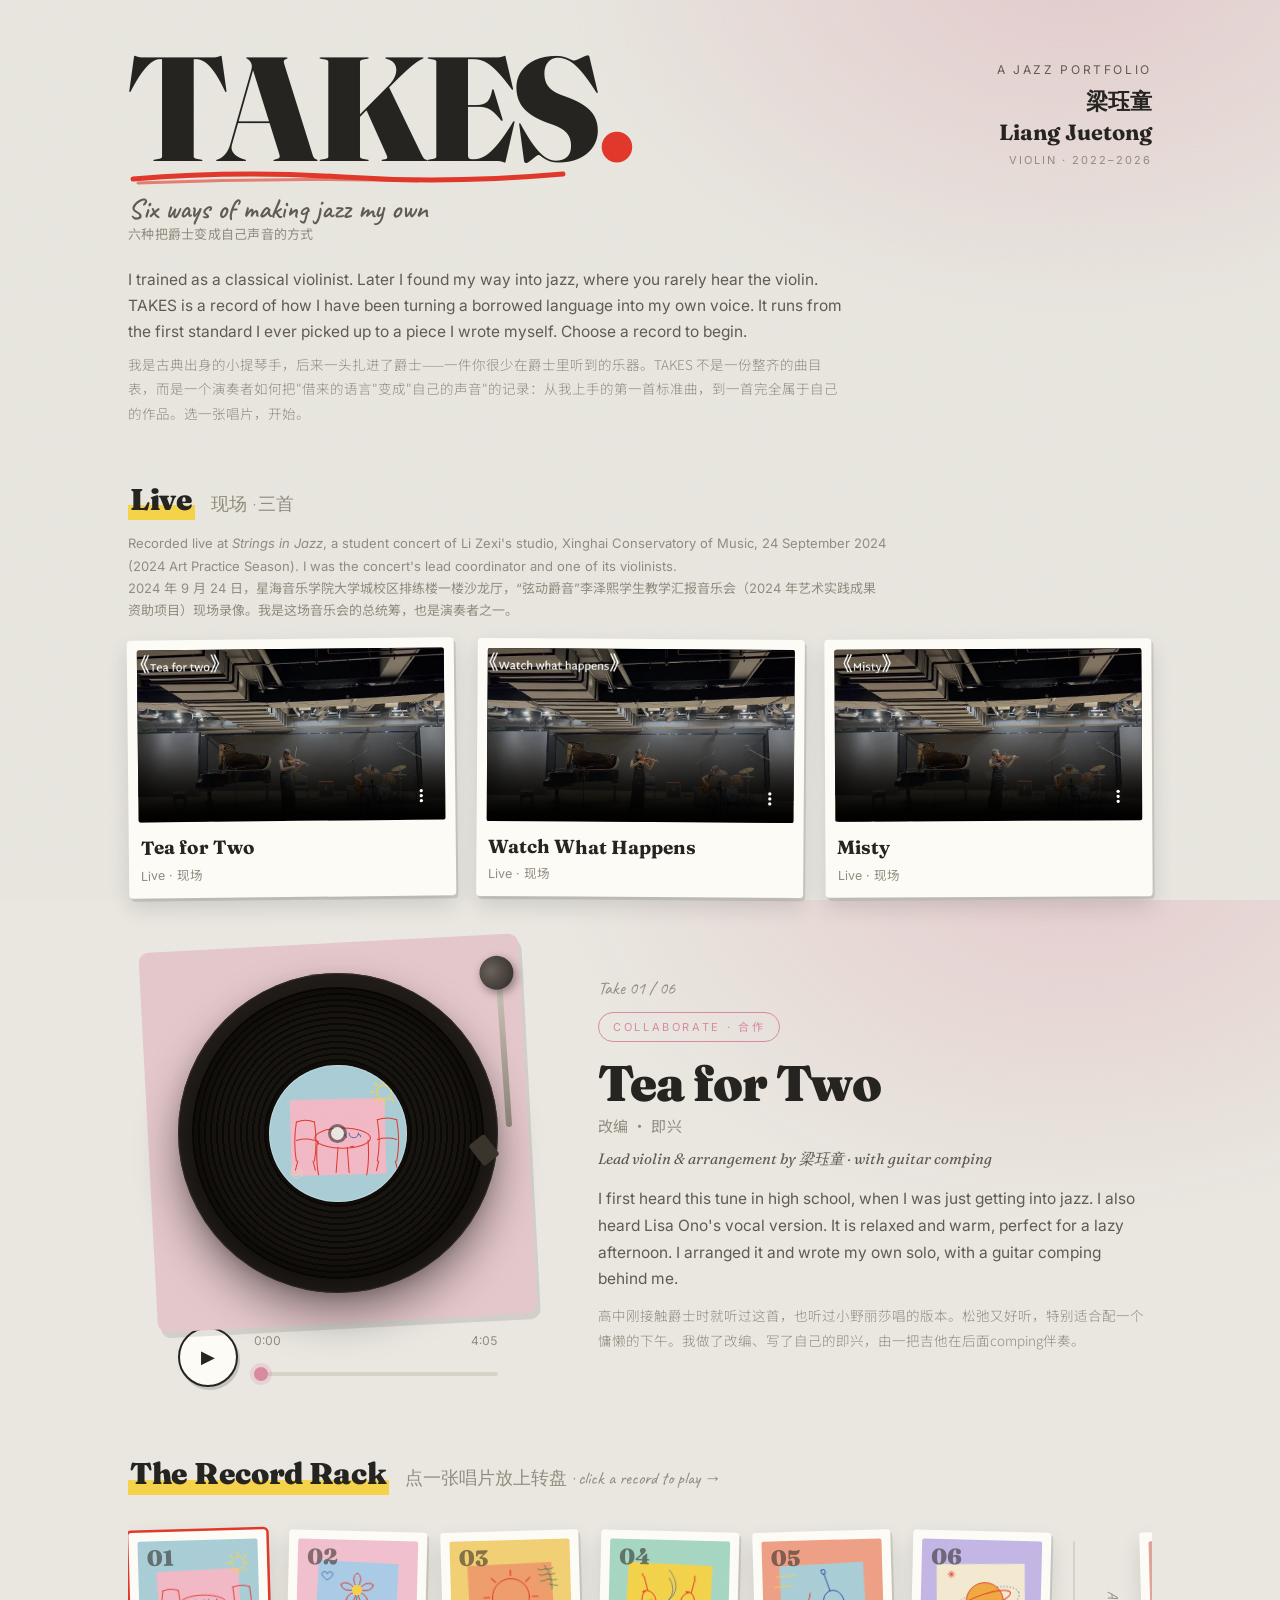
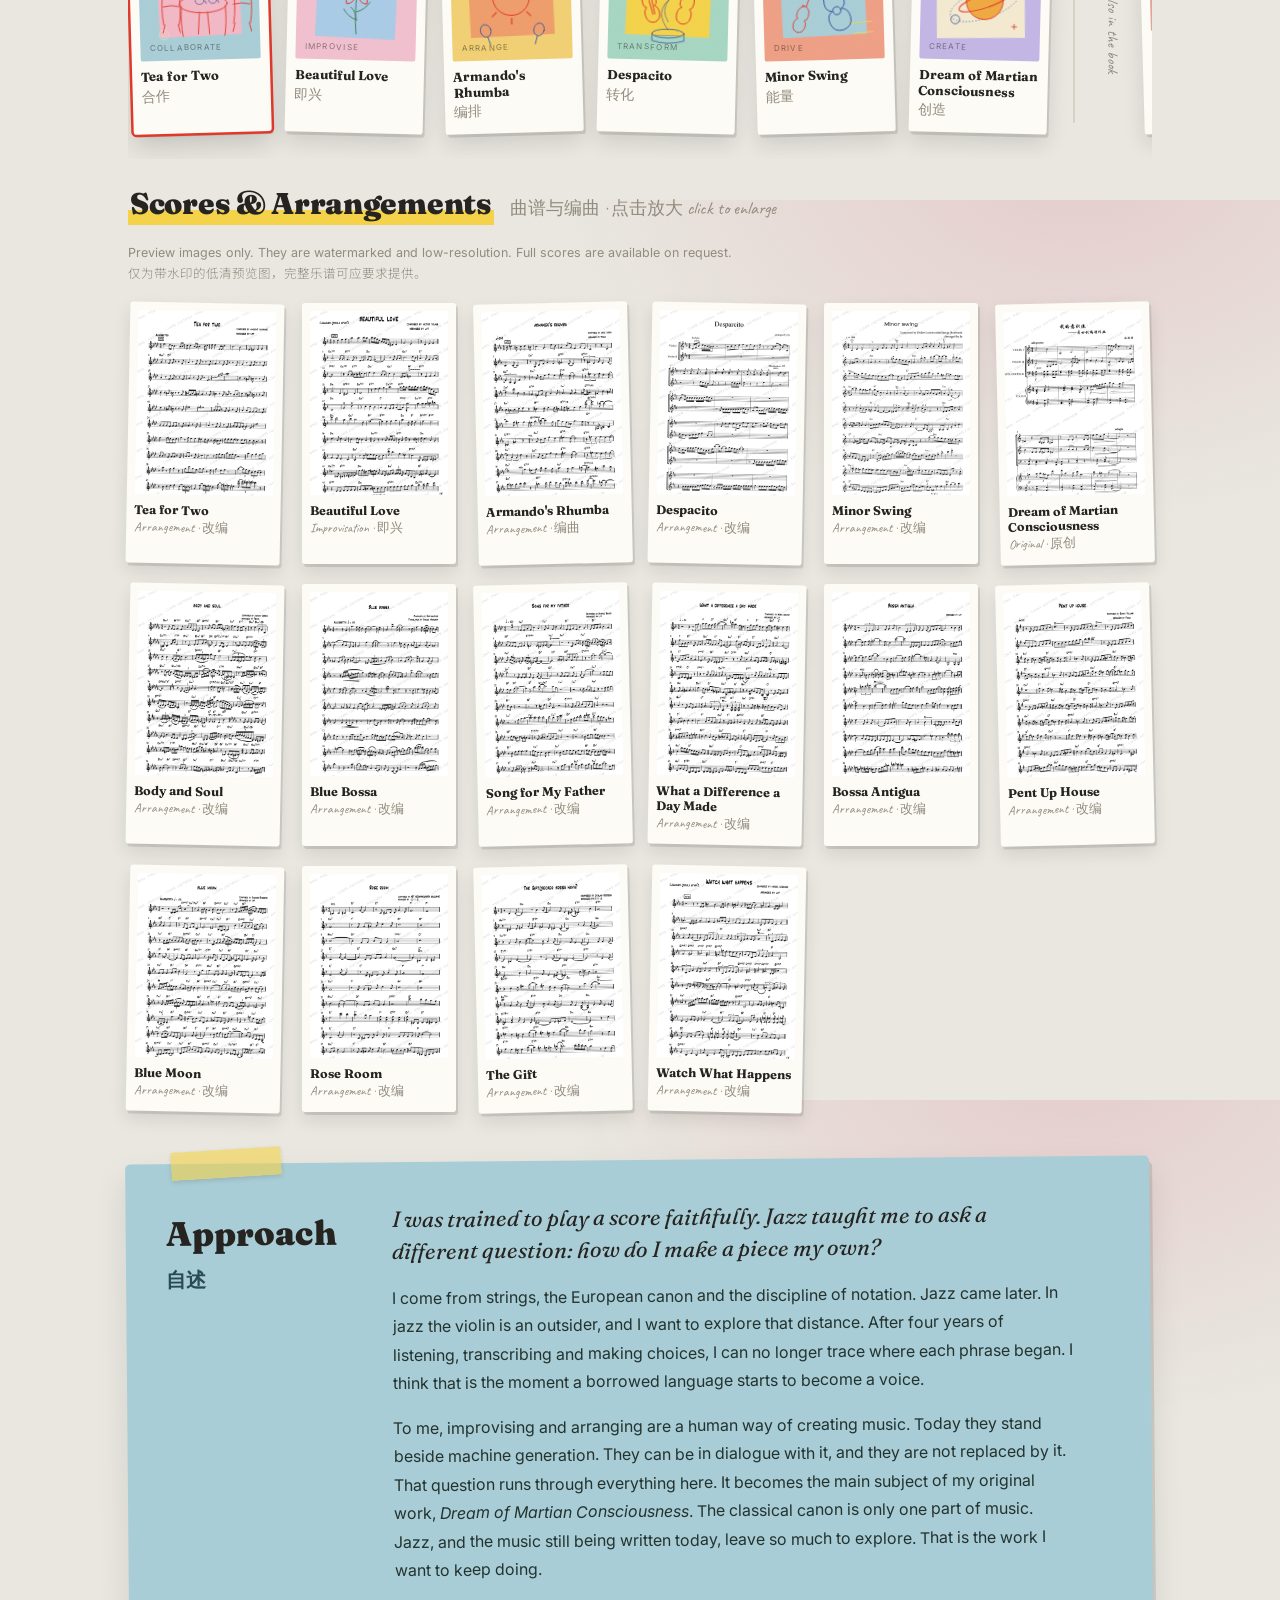
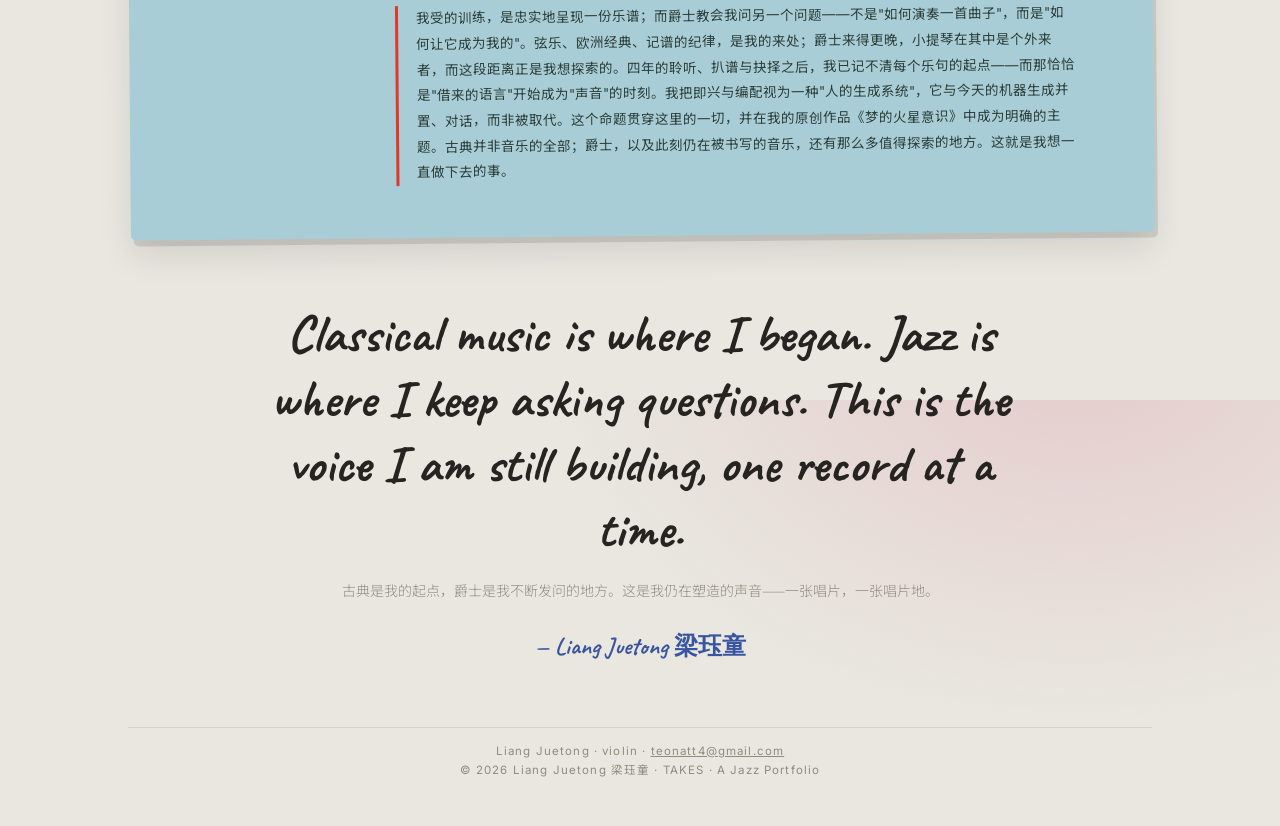
==== commit 3dac7285: "Add three live videos from Strings in Jazz (2024), plainer English copy, bilingual Dream messages Co" ====
--- a/index.html
+++ b/index.html
@@ -3,7 +3,7 @@
 <head>
 <meta charset="UTF-8">
 <meta name="viewport" content="width=device-width, initial-scale=1.0">
-<title>TAKES — 梁珏童 Liang Juetong</title>
+<title>TAKES · Liang Juetong 梁珏童</title>
 <link rel="preconnect" href="https://fonts.googleapis.com">
 <link rel="preconnect" href="https://fonts.gstatic.com" crossorigin>
 <link href="https://fonts.googleapis.com/css2?family=Caveat:wght@500;600;700&family=Fraunces:ital,opsz,wght@0,9..144,400;0,9..144,600;0,9..144,700;0,9..144,900;1,9..144,400&family=Inter:wght@400;500;600&family=Noto+Sans+SC:wght@300;400;500&display=swap" rel="stylesheet">
@@ -159,6 +159,19 @@
   .closing p{font-family:var(--hand);font-weight:700;font-size:clamp(30px,5vw,52px);max-width:760px;margin:0 auto;line-height:1.25;color:var(--ink);}
   .closing .cn{display:block;font-family:var(--cn);font-weight:300;font-size:14px;color:var(--ink-faint);margin-top:16px;line-height:1.8;}
   .sign{margin-top:24px;font-family:var(--hand);font-weight:700;font-size:24px;color:var(--blue);}
+  /* live videos */
+  .live{padding:34px 0 6px;}
+  .live .rack-head{margin:10px 0 8px;}
+  .live-credit{font-size:13px;color:var(--ink-faint);line-height:1.7;margin:0 0 18px;max-width:760px;}
+  .live-grid{display:grid;grid-template-columns:repeat(3,minmax(0,1fr));gap:22px;}
+  .live-card{background:var(--paper-card);padding:10px 10px 12px;border-radius:4px;
+    box-shadow:2px 3px 0 rgba(42,38,34,.13),0 10px 22px rgba(0,0,0,.12);}
+  .live-card:nth-child(1){transform:rotate(-.6deg);} .live-card:nth-child(2){transform:rotate(.4deg);} .live-card:nth-child(3){transform:rotate(-.3deg);}
+  .live-card video{display:block;width:100%;height:auto;aspect-ratio:16/9;border-radius:2px;background:#000;object-fit:contain;}
+  .live-card h4{font-family:var(--display);font-size:19px;margin:10px 2px 0;color:var(--ink);font-weight:700;}
+  .live-card p{font-size:12.5px;color:var(--ink-faint);margin:2px 2px 0;}
+  @media(max-width:820px){.live-grid{grid-template-columns:1fr;}}
+  footer a{color:inherit;}
   footer{text-align:center;color:var(--ink-faint);font-size:11.5px;letter-spacing:.1em;padding:14px 0 46px;border-top:1px solid var(--line);margin-top:30px;}
 
   @media(max-width:820px){
@@ -187,11 +200,22 @@
   </header>
 
   <p class="intro">
-    I trained as a classical violinist and found my way into jazz — an instrument you rarely hear in this
-    music. TAKES is not a tidy catalogue; it's a record of how a player turns borrowed language into a voice
-    of her own, from the first standard I ever picked up to a work entirely my own. Choose a record to begin.
+    I trained as a classical violinist. Later I found my way into jazz, where you rarely hear the violin.
+    TAKES is a record of how I have been turning a borrowed language into my own voice. It runs from the
+    first standard I ever picked up to a piece I wrote myself. Choose a record to begin.
     <span class="cn">我是古典出身的小提琴手，后来一头扎进了爵士——一件你很少在爵士里听到的乐器。TAKES 不是一份整齐的曲目表，而是一个演奏者如何把"借来的语言"变成"自己的声音"的记录：从我上手的第一首标准曲，到一首完全属于自己的作品。选一张唱片，开始。</span>
   </p>
+
+  <section class="live" id="live" aria-label="Live performances">
+    <div class="rack-head"><span class="k">Live</span><span class="hint">现场 · 三首</span></div>
+    <p class="live-credit">Recorded live at <em>Strings in Jazz</em>, a student concert of Li Zexi's studio, Xinghai Conservatory of Music, 24 September 2024 (2024 Art Practice Season). I was the concert's lead coordinator and one of its violinists.<br>
+    2024 年 9 月 24 日，星海音乐学院大学城校区排练楼一楼沙龙厅，“弦动爵音”李泽熙学生教学汇报音乐会（2024 年艺术实践成果资助项目）现场录像。我是这场音乐会的总统筹，也是演奏者之一。</p>
+    <div class="live-grid">
+      <figure class="live-card"><video controls playsinline preload="none" src="live-tea-for-two.mp4" poster="live-tea-for-two-poster.jpg" aria-label="Tea for Two, live"></video><h4>Tea for Two</h4><p>Live · 现场</p></figure>
+      <figure class="live-card"><video controls playsinline preload="none" src="live-watch-what-happens.mp4" poster="live-watch-what-happens-poster.jpg" aria-label="Watch What Happens, live"></video><h4>Watch What Happens</h4><p>Live · 现场</p></figure>
+      <figure class="live-card"><video controls playsinline preload="none" src="live-misty.mp4" poster="live-misty-poster.jpg" aria-label="Misty, live"></video><h4>Misty</h4><p>Live · 现场</p></figure>
+    </div>
+  </section>
 
   <div class="stage">
     <div class="deck">
@@ -222,30 +246,30 @@
     <span class="k">Scores &amp; Arrangements</span>
     <span class="hint">曲谱与编曲 · 点击放大 click to enlarge</span>
   </div>
-  <p class="scores-note">Preview images only — watermarked and low-resolution; full scores available on request.<br><span class="cn">仅为带水印的低清预览图，完整乐谱可应要求提供。</span></p>
+  <p class="scores-note">Preview images only. They are watermarked and low-resolution. Full scores are available on request.<br><span class="cn">仅为带水印的低清预览图，完整乐谱可应要求提供。</span></p>
   <div class="scores" id="scores"></div>
 
   <!-- APPROACH -->
   <section class="approach">
     <div class="k">Approach<span class="cn">自述</span></div>
     <div class="body">
-      <p class="lead">I was trained to render a score faithfully. Jazz taught me to ask a different question: not how to play a piece, but how to make it mine.</p>
-      <p>Strings, the European canon, the discipline of notation — that is where I come from. Jazz arrived later, and the violin is a stranger in it; that distance is exactly what I want to explore. Across four years of listening, transcribing and deciding, I can no longer trace where each phrase began — which is precisely when a borrowed language starts to become a voice.</p>
-      <p>I think of improvising and arranging as a <i>human generative system</i> — one that now stands beside machine generation, in dialogue with it rather than replaced by it. That question runs through everything here, and becomes the explicit subject of my original work, <i>Dream of Martian Consciousness</i>. The classical canon is not the whole of music; jazz, and the music still being written now, leaves so much left to explore. That is the work I intend to keep doing.</p>
+      <p class="lead">I was trained to play a score faithfully. Jazz taught me to ask a different question: how do I make a piece my own?</p>
+      <p>I come from strings, the European canon and the discipline of notation. Jazz came later. In jazz the violin is an outsider, and I want to explore that distance. After four years of listening, transcribing and making choices, I can no longer trace where each phrase began. I think that is the moment a borrowed language starts to become a voice.</p>
+      <p>To me, improvising and arranging are a human way of creating music. Today they stand beside machine generation. They can be in dialogue with it, and they are not replaced by it. That question runs through everything here. It becomes the main subject of my original work, <i>Dream of Martian Consciousness</i>. The classical canon is only one part of music. Jazz, and the music still being written today, leave so much to explore. That is the work I want to keep doing.</p>
       <p class="cn-block">我受的训练，是忠实地呈现一份乐谱；而爵士教会我问另一个问题——不是"如何演奏一首曲子"，而是"如何让它成为我的"。弦乐、欧洲经典、记谱的纪律，是我的来处；爵士来得更晚，小提琴在其中是个外来者，而这段距离正是我想探索的。四年的聆听、扒谱与抉择之后，我已记不清每个乐句的起点——而那恰恰是"借来的语言"开始成为"声音"的时刻。我把即兴与编配视为一种"人的生成系统"，它与今天的机器生成并置、对话，而非被取代。这个命题贯穿这里的一切，并在我的原创作品《梦的火星意识》中成为明确的主题。古典并非音乐的全部；爵士，以及此刻仍在被书写的音乐，还有那么多值得探索的地方。这就是我想一直做下去的事。</p>
     </div>
   </section>
 
   <div class="closing">
-    <p>Classical was where I began; jazz is where I keep asking. This is the voice I'm still building — one record at a time.
+    <p>Classical music is where I began. Jazz is where I keep asking questions. This is the voice I am still building, one record at a time.
       <span class="cn">古典是我的起点，爵士是我不断发问的地方。这是我仍在塑造的声音——一张唱片，一张唱片地。</span></p>
-    <div class="sign">— 梁珏童 Liang Juetong</div>
+    <div class="sign">— Liang Juetong 梁珏童</div>
   </div>
-  <footer>© <span id="yr"></span> 梁珏童 Liang Juetong · TAKES — A Jazz Portfolio</footer>
+  <footer>Liang Juetong · violin · <a href="mailto:teonatt4@gmail.com">teonatt4@gmail.com</a><br>© <span id="yr"></span> Liang Juetong 梁珏童 · TAKES · A Jazz Portfolio</footer>
 </div>
 
 <div class="lightbox" id="lightbox"><button class="close" onclick="closeLight()">✕</button><img id="lightimg" src="" alt="score" draggable="false" oncontextmenu="return false"></div>
-<div class="dream-overlay" id="dreamOverlay"><button class="close" onclick="closeDream()">✕ 关闭 Close</button><iframe id="dreamFrame" title="Dream of Martian Consciousness — interactive"></iframe></div>
+<div class="dream-overlay" id="dreamOverlay"><button class="close" onclick="closeDream()">✕ 关闭 Close</button><iframe id="dreamFrame" title="Dream of Martian Consciousness, interactive"></iframe></div>
 
 <audio id="audio" preload="none"></audio>
 <script>
@@ -253,49 +277,49 @@
  {num:"06",facet:"Create",facetCn:"创造",title:"Dream of Martian Consciousness",titleCn:"梦的火星意识 · 原创作曲",
   color:"#8b6fd6",src:"audio/01-dream-of-mars.mp3",art:"covers/01-dream.svg",main:true,interactive:"dream-interactive/",
   role:"Original composition for two violins, cello &amp; piano · both violins performed and multi-tracked by me, cello and piano realised as synthesised voices · written and mixed in Sibelius · 梁珏童",
-  note:"Written for my third-year jazz composition course, this piece stages a dialogue between the human and the machine. The two violins — both me — are one self in conversation with another; the synthesised cello and piano are the machine's voice. I didn't disguise that artificiality; I made it the subject. Inside an act of creation increasingly mediated by machines, what still remains human? I'm drawn to planets and to films like <i>Dune</i> and <i>Interstellar</i> — not to copy their scores, but to reach for that same vastness: staying myself, and finding my own planet in the universe.",
+  note:"I wrote this piece for my third-year jazz composition course. It is a dialogue between the human and the machine. Both violins are me, one self talking with another. The synthesised cello and piano stand for the machine. I did not hide that they sound artificial. I made that the subject. In the interactive version, a slider lets you decide how much of each you hear. The question is what still belongs to the human when creation relies more on machines. I love planets and astronomy, and films like <i>Dune</i> and <i>Interstellar</i>. I did not want to copy their music. I wanted that same vastness: to stay myself, and to find my own planet in the universe.",
   noteCn:"大三爵士创编课的作品，演的是一场人与机器的对话。两把小提琴——都是我——是一个自我与另一个自我的交谈；合成的大提琴与钢琴，是机器的声音。我没有掩饰这种合成音色的“非真实”，而是把它变成了主题本身：在一个越来越被机器中介的创作里，究竟什么仍然属于人？我对星球和天文着迷，也喜欢《沙丘》《星际穿越》——不是模仿它们的音乐，而是想要那种辽阔：永远做自己，并在宇宙中找到属于自己的星球。"},
  {num:"04",facet:"Transform",facetCn:"转化",title:"Despacito",titleCn:"个人改编",
   color:"#46b39d",src:"audio/02-despacito.mp3",art:"covers/02-despacito.svg",main:true,
   role:"Arranged for two violins &amp; drums · arrangement, rhythmic design &amp; second violin by 梁珏童",
-  note:"My first arrangement, written as a freshman just learning to compose — and to use Sibelius. The song was everywhere that year, and back in high school a friend and I had a routine: she sang pop, I played. I chose it for a competition out of pure curiosity, studied the groove across many recordings, and rebuilt the rhythm as my own. It was the first time I made something — and my first duo.",
+  note:"This was my first arrangement. I wrote it as a freshman, when I was just learning to compose and to use Sibelius. The song was everywhere that year. Back in high school, a friend and I had a routine: she sang pop, and I played. I chose it for a competition out of curiosity. I listened to many recordings to study the groove, then rebuilt the rhythm in my own way. It was the first piece I ever made, and my first duo.",
   noteCn:"我的第一个改编，大一刚入学、刚开始学创作和西贝柳斯时做的。那年这首歌很火；高中时我和一个唱流行的好朋友常有个默契——她唱，我拉。出于好奇选它去比赛，为了节奏听了很多个版本，再把律动重做成自己的。这是我第一次做出一个作品，也是第一次做二重奏。"},
  {num:"01",facet:"Collaborate",facetCn:"合作",title:"Tea for Two",titleCn:"改编 · 即兴",
   color:"#d98a9e",src:"audio/03-tea-for-two.mp3",art:"covers/03-tea.svg",main:true,
   role:"Lead violin &amp; arrangement by 梁珏童 · with guitar comping",
-  note:"I first heard this getting into jazz in high school — including Lisa Ono's vocal version. It's unhurried and warm, the perfect thing for an afternoon. I arranged it and wrote my own solo over a guitar comping behind me.",
+  note:"I first heard this tune in high school, when I was just getting into jazz. I also heard Lisa Ono's vocal version. It is relaxed and warm, perfect for a lazy afternoon. I arranged it and wrote my own solo, with a guitar comping behind me.",
   noteCn:"高中刚接触爵士时就听过这首，也听过小野丽莎唱的版本。松弛又好听，特别适合配一个慵懒的下午。我做了改编、写了自己的即兴，由一把吉他在后面comping伴奏。"},
  {num:"03",facet:"Arrange",facetCn:"编排",title:"Armando's Rhumba",titleCn:"个人编曲 · 拉丁爵士",
   color:"#d8884f",src:"audio/04-armandos-rhumba.mp3",art:"covers/04-armando.svg",main:true,
   role:"Composed by Chick Corea · lead violin &amp; arrangement by 梁珏童 · over a backing track",
-  note:"At first the tune did nothing for me. Then, in my second year, I heard a senior play it live at his graduation recital, and the Latin pulse underneath finally caught me. That was what made me arrange it and improvise a version of my own.",
+  note:"At first the tune did nothing for me. Then, in my second year, I heard a senior play it live at his graduation recital, and the Latin pulse underneath finally caught me. That is why I arranged it and improvised my own version.",
   noteCn:"其实一开始我并不觉得这首好听。直到大二，听了一位师兄毕业考试的现场，被它底下真正的拉丁律动吸引，最后才动手做了自己的改编与即兴。"},
  {num:"02",facet:"Improvise",facetCn:"即兴",title:"Beautiful Love",titleCn:"个人即兴",
   color:"#5b9bd5",src:"audio/05-beautiful-love.mp3",art:"covers/05-beautiful.svg",main:true,
   role:"Improvised lead violin by 梁珏童 · over a backing track",
-  note:"In 2021, before I'd even enrolled, I heard my teacher Li Zexi perform this and fell for it. Once I was in, I wanted an improvisation of my own — something sweet, full of quiet longing.",
+  note:"In 2021, before I'd even enrolled, I heard my teacher Li Zexi perform this and fell for it. Once I started university, I wanted an improvisation of my own. I wanted it sweet and full of quiet longing.",
   noteCn:"2021年我还没入学时，去听了李泽熙老师演奏的版本，特别喜欢。进了大学后，我想写一段属于自己的即兴——是那种很甜美、带着憧憬的感觉。"},
  {num:"05",facet:"Drive",facetCn:"能量",title:"Minor Swing",titleCn:"吉普赛爵士",
   color:"#d85a5a",src:"audio/06-minor-swing.mp3",art:"covers/06-minor.svg",main:true,
   role:"Gypsy-jazz · lead violin by 梁珏童 · over a backing track",
-  note:"The first jazz tune I ever played. It's gypsy-style, and that rhythm caught me on contact. Everything here started with this one.",
+  note:"The first jazz tune I ever played. It is in gypsy style, and the rhythm caught me right away. Everything here started with this one.",
   noteCn:"这首是我最最最开始的爵士曲，第一首上手接触的。吉普赛风格，那个节奏一下就抓住了我。这里的一切，都是从这首开始的。"},
  {num:"07",facet:"Repertoire",facetCn:"曲库",title:"Body and Soul",titleCn:"Johnny Green",color:"#c98b8b",src:"audio/body-and-soul.mp3",art:"covers/07-body.svg",main:false,
   role:"Arranged &amp; performed by 梁珏童",
-  note:"One of the later arrangements, written in my third and fourth years — as my playing matured, so did the improvising.",
+  note:"One of my later arrangements, written in my third and fourth years. As my playing matured, my improvising changed too.",
   noteCn:"大三、大四写的后期改编之一——演奏越来越熟，即兴也随之不同。"},
  {num:"08",facet:"Repertoire",facetCn:"曲库",title:"Blue Bossa",titleCn:"Kenny Dorham",color:"#5b9bd5",src:"audio/blue-bossa.mp3",art:"covers/08-blue-bossa.svg",main:false,
   role:"Performed by 梁珏童",
-  note:"Part of the wider repertoire I keep playing and reworking.",
-  noteCn:"我持续在演奏、打磨的曲库之一。"},
+  note:"Kenny Dorham's bossa nova tune from 1963. It is part of my working repertoire.",
+  noteCn:"Kenny Dorham 1963 年写的波萨诺瓦曲子，是我常拉的曲目之一。"},
  {num:"09",facet:"Repertoire",facetCn:"曲库",title:"Song for My Father",titleCn:"Horace Silver",color:"#d8a657",src:"audio/song-for-my-father.mp3",art:"covers/09-song-father.svg",main:false,
   role:"Performed by 梁珏童",
-  note:"Part of the wider repertoire I keep playing and reworking.",
-  noteCn:"我持续在演奏、打磨的曲库之一。"},
+  note:"The title tune of Horace Silver's 1965 album, with a Brazilian-influenced groove. It is part of my working repertoire.",
+  noteCn:"Horace Silver 1965 年同名专辑的标题曲，律动带有巴西音乐的影响。是我常拉的曲目之一。"},
  {num:"10",facet:"Repertoire",facetCn:"曲库",title:"What a Difference a Day Made",titleCn:"María Grever",color:"#7faa6a",src:"audio/what-a-difference.mp3",art:"covers/10-what-difference.svg",main:false,
   role:"Performed by 梁珏童",
-  note:"Part of the wider repertoire I keep playing and reworking.",
-  noteCn:"我持续在演奏、打磨的曲库之一。"},
+  note:"María Grever wrote it in 1934 as a bolero. It later became a jazz ballad, famously sung by Dinah Washington in 1959. It is part of my working repertoire.",
+  noteCn:"María Grever 1934 年写的波莱罗，后来成为爵士抒情曲，Dinah Washington 1959 年的演唱尤为著名。是我常拉的曲目之一。"},
 ];
 
 const $=s=>document.querySelector(s);
@@ -380,8 +404,21 @@
 function closeLight(){document.getElementById("lightbox").classList.remove("show");document.getElementById("lightimg").src="";}
 document.getElementById("lightbox").addEventListener("click",e=>{if(e.target.id==="lightbox")closeLight();});
 
+// ===== one sound at a time: vinyl player and live videos never overlap =====
+(function(){
+  const lives=[...document.querySelectorAll(".live-card video")];
+  const player=document.getElementById("audio");
+  document.addEventListener("play",e=>{
+    const el=e.target;
+    if(!(el instanceof HTMLMediaElement))return;
+    if(el!==player&&!player.paused)player.pause();
+    lives.forEach(v=>{if(v!==el&&!v.paused)v.pause();});
+  },true);
+  document.addEventListener("visibilitychange",()=>{if(document.hidden)lives.forEach(v=>v.pause());});
+})();
+
 // ===== dream interactive overlay =====
-function openDream(src){audio.pause();document.getElementById("dreamFrame").src=src+(src.includes('?')?'&':'?')+'v=20261010-responsive2';document.getElementById("dreamOverlay").classList.add("show");}
+function openDream(src){audio.pause();document.querySelectorAll(".live-card video").forEach(v=>v.pause());document.getElementById("dreamFrame").src=src+(src.includes('?')?'&':'?')+'v=20261010-responsive2';document.getElementById("dreamOverlay").classList.add("show");}
 function closeDream(){document.getElementById("dreamOverlay").classList.remove("show");document.getElementById("dreamFrame").src="";}
 document.addEventListener("keydown",e=>{if(e.key==="Escape"){closeLight();closeDream();}});
 </script>
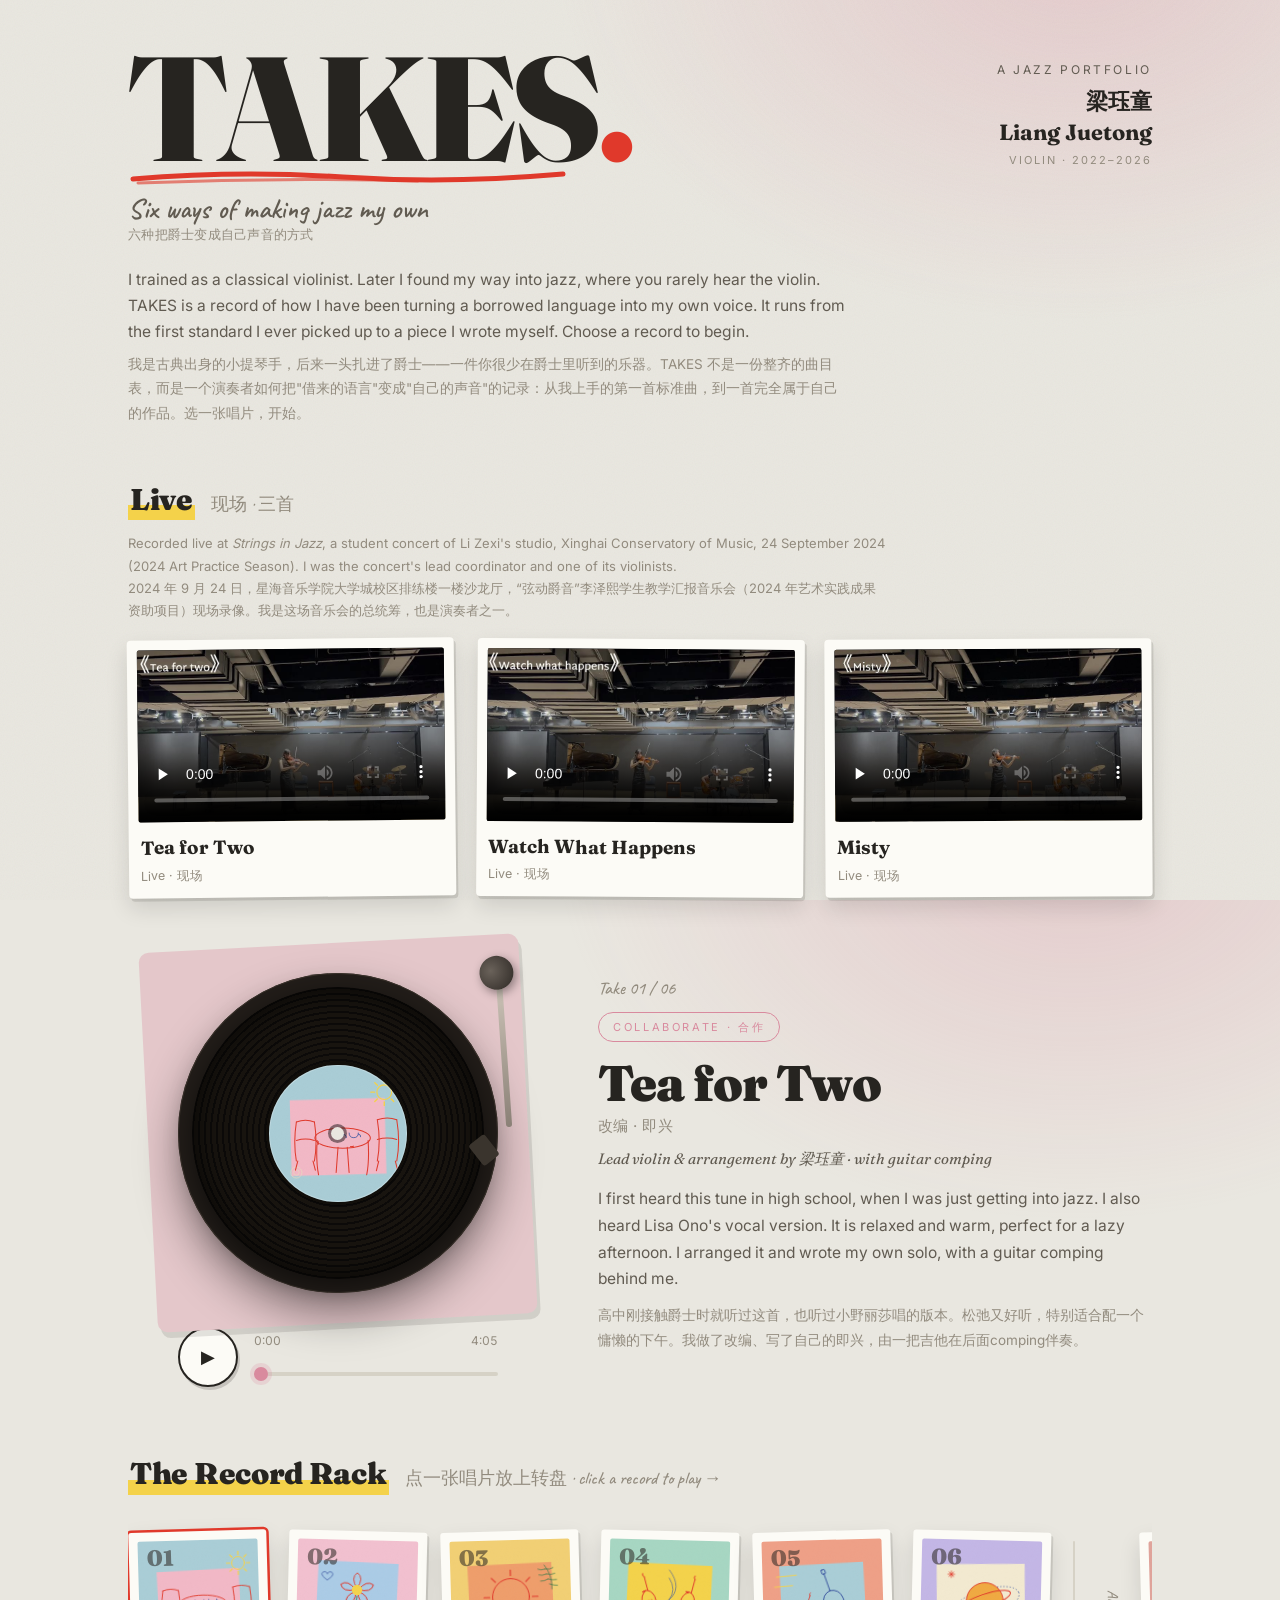
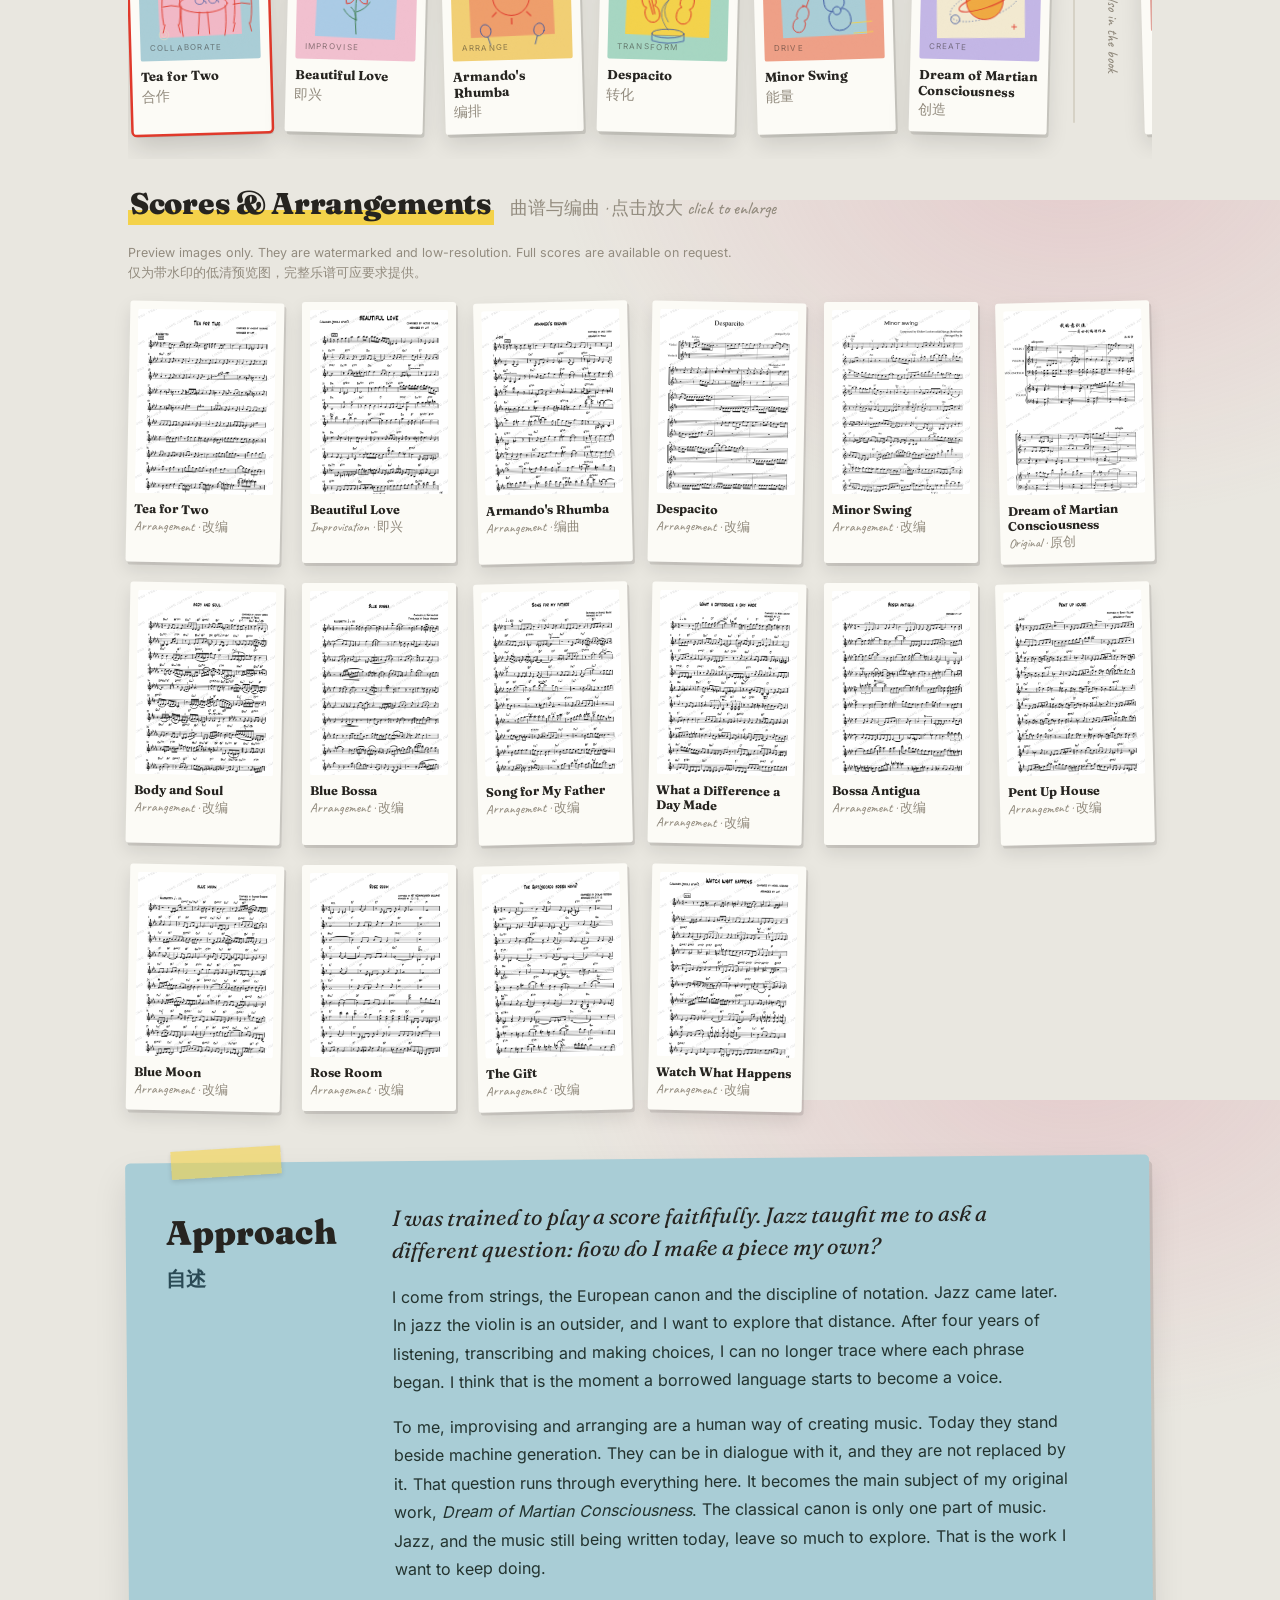
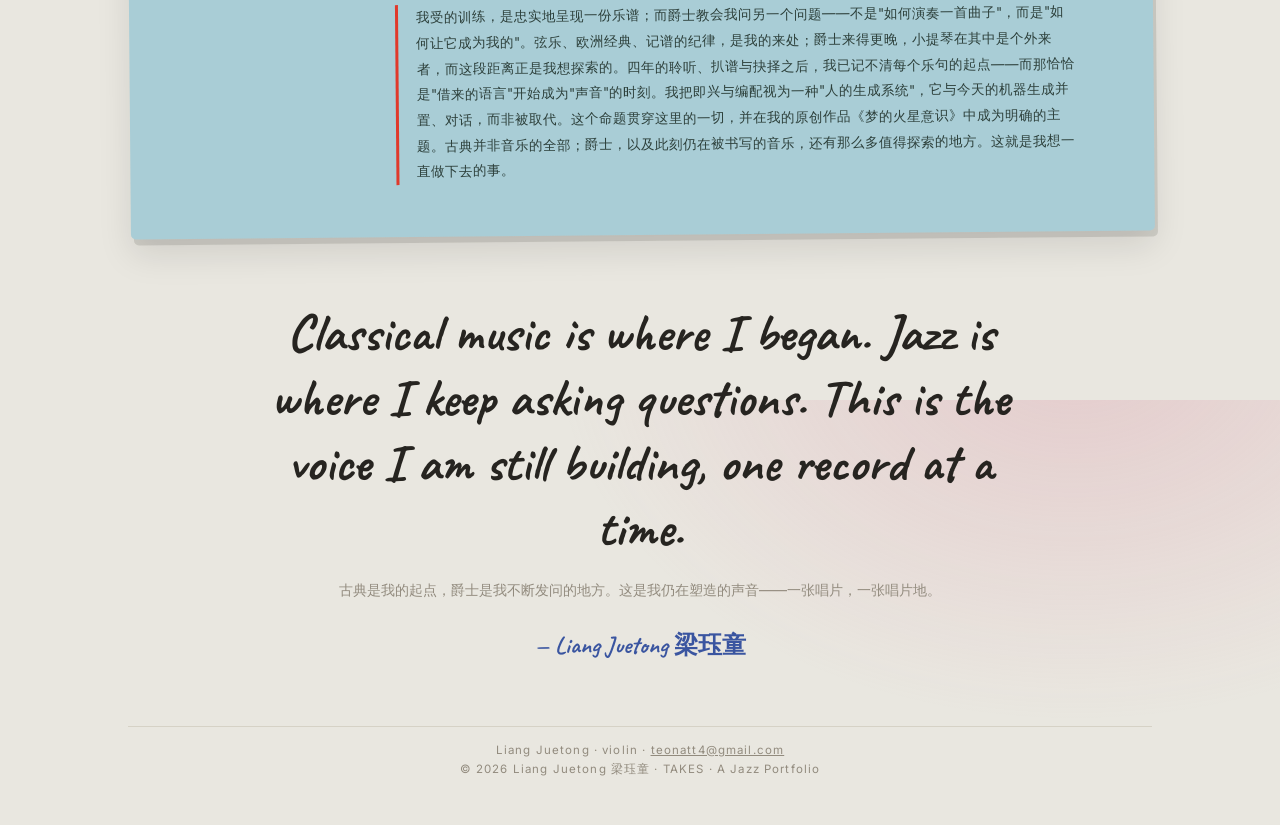
==== commit 9ab9422b: "Self-host fonts so the site works where Google Fonts is blocked Co-Authored-By: Claude Opus 5.5 <nor" ====
--- a/index.html
+++ b/index.html
@@ -4,9 +4,7 @@
 <meta charset="UTF-8">
 <meta name="viewport" content="width=device-width, initial-scale=1.0">
 <title>TAKES · Liang Juetong 梁珏童</title>
-<link rel="preconnect" href="https://fonts.googleapis.com">
-<link rel="preconnect" href="https://fonts.gstatic.com" crossorigin>
-<link href="https://fonts.googleapis.com/css2?family=Caveat:wght@500;600;700&family=Fraunces:ital,opsz,wght@0,9..144,400;0,9..144,600;0,9..144,700;0,9..144,900;1,9..144,400&family=Inter:wght@400;500;600&family=Noto+Sans+SC:wght@300;400;500&display=swap" rel="stylesheet">
+<link rel="stylesheet" href="fonts/fonts.css">
 <style>
   :root{
     --paper:#e9e7e0;--paper-card:#fcfbf6;
@@ -16,8 +14,8 @@
     --accent:#8b6fd6;--mark:#f4d24a;
     --display:"Fraunces","Georgia",serif;
     --hand:"Caveat","Comic Sans MS",cursive;
-    --sans:"Inter","Noto Sans SC","Microsoft YaHei",sans-serif;
-    --cn:"Noto Sans SC","Microsoft YaHei",var(--sans);
+    --sans:"Inter","PingFang SC","Microsoft YaHei","Noto Sans SC",sans-serif;
+    --cn:"PingFang SC","Microsoft YaHei","Noto Sans SC",var(--sans);
   }
   *{box-sizing:border-box;margin:0;padding:0;}
   html,body{height:100%;}
--- a/fonts/fonts.css
+++ b/fonts/fonts.css
@@ -0,0 +1,176 @@
+@font-face {
+  font-family: 'Caveat';
+  font-style: normal;
+  font-weight: 500;
+  font-display: swap;
+  src: url(Caveat-0.woff2) format('woff2');
+  unicode-range: U+0100-02BA, U+02BD-02C5, U+02C7-02CC, U+02CE-02D7, U+02DD-02FF, U+0304, U+0308, U+0329, U+1D00-1DBF, U+1E00-1E9F, U+1EF2-1EFF, U+2020, U+20A0-20AB, U+20AD-20C4, U+2113, U+2C60-2C7F, U+A720-A7FF;
+}
+@font-face {
+  font-family: 'Caveat';
+  font-style: normal;
+  font-weight: 500;
+  font-display: swap;
+  src: url(Caveat-1.woff2) format('woff2');
+  unicode-range: U+0000-00FF, U+0131, U+0152-0153, U+02BB-02BC, U+02C6, U+02DA, U+02DC, U+0304, U+0308, U+0329, U+2000-206F, U+20AC, U+2122, U+2191, U+2193, U+2212, U+2215, U+FEFF, U+FFFD;
+}
+@font-face {
+  font-family: 'Caveat';
+  font-style: normal;
+  font-weight: 600;
+  font-display: swap;
+  src: url(Caveat-0.woff2) format('woff2');
+  unicode-range: U+0100-02BA, U+02BD-02C5, U+02C7-02CC, U+02CE-02D7, U+02DD-02FF, U+0304, U+0308, U+0329, U+1D00-1DBF, U+1E00-1E9F, U+1EF2-1EFF, U+2020, U+20A0-20AB, U+20AD-20C4, U+2113, U+2C60-2C7F, U+A720-A7FF;
+}
+@font-face {
+  font-family: 'Caveat';
+  font-style: normal;
+  font-weight: 600;
+  font-display: swap;
+  src: url(Caveat-1.woff2) format('woff2');
+  unicode-range: U+0000-00FF, U+0131, U+0152-0153, U+02BB-02BC, U+02C6, U+02DA, U+02DC, U+0304, U+0308, U+0329, U+2000-206F, U+20AC, U+2122, U+2191, U+2193, U+2212, U+2215, U+FEFF, U+FFFD;
+}
+@font-face {
+  font-family: 'Caveat';
+  font-style: normal;
+  font-weight: 700;
+  font-display: swap;
+  src: url(Caveat-0.woff2) format('woff2');
+  unicode-range: U+0100-02BA, U+02BD-02C5, U+02C7-02CC, U+02CE-02D7, U+02DD-02FF, U+0304, U+0308, U+0329, U+1D00-1DBF, U+1E00-1E9F, U+1EF2-1EFF, U+2020, U+20A0-20AB, U+20AD-20C4, U+2113, U+2C60-2C7F, U+A720-A7FF;
+}
+@font-face {
+  font-family: 'Caveat';
+  font-style: normal;
+  font-weight: 700;
+  font-display: swap;
+  src: url(Caveat-1.woff2) format('woff2');
+  unicode-range: U+0000-00FF, U+0131, U+0152-0153, U+02BB-02BC, U+02C6, U+02DA, U+02DC, U+0304, U+0308, U+0329, U+2000-206F, U+20AC, U+2122, U+2191, U+2193, U+2212, U+2215, U+FEFF, U+FFFD;
+}
+@font-face {
+  font-family: 'Fraunces';
+  font-style: italic;
+  font-weight: 400;
+  font-display: swap;
+  src: url(Fraunces-2.woff2) format('woff2');
+  unicode-range: U+0100-02BA, U+02BD-02C5, U+02C7-02CC, U+02CE-02D7, U+02DD-02FF, U+0304, U+0308, U+0329, U+1D00-1DBF, U+1E00-1E9F, U+1EF2-1EFF, U+2020, U+20A0-20AB, U+20AD-20C4, U+2113, U+2C60-2C7F, U+A720-A7FF;
+}
+@font-face {
+  font-family: 'Fraunces';
+  font-style: italic;
+  font-weight: 400;
+  font-display: swap;
+  src: url(Fraunces-3.woff2) format('woff2');
+  unicode-range: U+0000-00FF, U+0131, U+0152-0153, U+02BB-02BC, U+02C6, U+02DA, U+02DC, U+0304, U+0308, U+0329, U+2000-206F, U+20AC, U+2122, U+2191, U+2193, U+2212, U+2215, U+FEFF, U+FFFD;
+}
+@font-face {
+  font-family: 'Fraunces';
+  font-style: normal;
+  font-weight: 400;
+  font-display: swap;
+  src: url(Fraunces-4.woff2) format('woff2');
+  unicode-range: U+0100-02BA, U+02BD-02C5, U+02C7-02CC, U+02CE-02D7, U+02DD-02FF, U+0304, U+0308, U+0329, U+1D00-1DBF, U+1E00-1E9F, U+1EF2-1EFF, U+2020, U+20A0-20AB, U+20AD-20C4, U+2113, U+2C60-2C7F, U+A720-A7FF;
+}
+@font-face {
+  font-family: 'Fraunces';
+  font-style: normal;
+  font-weight: 400;
+  font-display: swap;
+  src: url(Fraunces-5.woff2) format('woff2');
+  unicode-range: U+0000-00FF, U+0131, U+0152-0153, U+02BB-02BC, U+02C6, U+02DA, U+02DC, U+0304, U+0308, U+0329, U+2000-206F, U+20AC, U+2122, U+2191, U+2193, U+2212, U+2215, U+FEFF, U+FFFD;
+}
+@font-face {
+  font-family: 'Fraunces';
+  font-style: normal;
+  font-weight: 600;
+  font-display: swap;
+  src: url(Fraunces-4.woff2) format('woff2');
+  unicode-range: U+0100-02BA, U+02BD-02C5, U+02C7-02CC, U+02CE-02D7, U+02DD-02FF, U+0304, U+0308, U+0329, U+1D00-1DBF, U+1E00-1E9F, U+1EF2-1EFF, U+2020, U+20A0-20AB, U+20AD-20C4, U+2113, U+2C60-2C7F, U+A720-A7FF;
+}
+@font-face {
+  font-family: 'Fraunces';
+  font-style: normal;
+  font-weight: 600;
+  font-display: swap;
+  src: url(Fraunces-5.woff2) format('woff2');
+  unicode-range: U+0000-00FF, U+0131, U+0152-0153, U+02BB-02BC, U+02C6, U+02DA, U+02DC, U+0304, U+0308, U+0329, U+2000-206F, U+20AC, U+2122, U+2191, U+2193, U+2212, U+2215, U+FEFF, U+FFFD;
+}
+@font-face {
+  font-family: 'Fraunces';
+  font-style: normal;
+  font-weight: 700;
+  font-display: swap;
+  src: url(Fraunces-4.woff2) format('woff2');
+  unicode-range: U+0100-02BA, U+02BD-02C5, U+02C7-02CC, U+02CE-02D7, U+02DD-02FF, U+0304, U+0308, U+0329, U+1D00-1DBF, U+1E00-1E9F, U+1EF2-1EFF, U+2020, U+20A0-20AB, U+20AD-20C4, U+2113, U+2C60-2C7F, U+A720-A7FF;
+}
+@font-face {
+  font-family: 'Fraunces';
+  font-style: normal;
+  font-weight: 700;
+  font-display: swap;
+  src: url(Fraunces-5.woff2) format('woff2');
+  unicode-range: U+0000-00FF, U+0131, U+0152-0153, U+02BB-02BC, U+02C6, U+02DA, U+02DC, U+0304, U+0308, U+0329, U+2000-206F, U+20AC, U+2122, U+2191, U+2193, U+2212, U+2215, U+FEFF, U+FFFD;
+}
+@font-face {
+  font-family: 'Fraunces';
+  font-style: normal;
+  font-weight: 900;
+  font-display: swap;
+  src: url(Fraunces-4.woff2) format('woff2');
+  unicode-range: U+0100-02BA, U+02BD-02C5, U+02C7-02CC, U+02CE-02D7, U+02DD-02FF, U+0304, U+0308, U+0329, U+1D00-1DBF, U+1E00-1E9F, U+1EF2-1EFF, U+2020, U+20A0-20AB, U+20AD-20C4, U+2113, U+2C60-2C7F, U+A720-A7FF;
+}
+@font-face {
+  font-family: 'Fraunces';
+  font-style: normal;
+  font-weight: 900;
+  font-display: swap;
+  src: url(Fraunces-5.woff2) format('woff2');
+  unicode-range: U+0000-00FF, U+0131, U+0152-0153, U+02BB-02BC, U+02C6, U+02DA, U+02DC, U+0304, U+0308, U+0329, U+2000-206F, U+20AC, U+2122, U+2191, U+2193, U+2212, U+2215, U+FEFF, U+FFFD;
+}
+@font-face {
+  font-family: 'Inter';
+  font-style: normal;
+  font-weight: 400;
+  font-display: swap;
+  src: url(Inter-6.woff2) format('woff2');
+  unicode-range: U+0100-02BA, U+02BD-02C5, U+02C7-02CC, U+02CE-02D7, U+02DD-02FF, U+0304, U+0308, U+0329, U+1D00-1DBF, U+1E00-1E9F, U+1EF2-1EFF, U+2020, U+20A0-20AB, U+20AD-20C4, U+2113, U+2C60-2C7F, U+A720-A7FF;
+}
+@font-face {
+  font-family: 'Inter';
+  font-style: normal;
+  font-weight: 400;
+  font-display: swap;
+  src: url(Inter-7.woff2) format('woff2');
+  unicode-range: U+0000-00FF, U+0131, U+0152-0153, U+02BB-02BC, U+02C6, U+02DA, U+02DC, U+0304, U+0308, U+0329, U+2000-206F, U+20AC, U+2122, U+2191, U+2193, U+2212, U+2215, U+FEFF, U+FFFD;
+}
+@font-face {
+  font-family: 'Inter';
+  font-style: normal;
+  font-weight: 500;
+  font-display: swap;
+  src: url(Inter-6.woff2) format('woff2');
+  unicode-range: U+0100-02BA, U+02BD-02C5, U+02C7-02CC, U+02CE-02D7, U+02DD-02FF, U+0304, U+0308, U+0329, U+1D00-1DBF, U+1E00-1E9F, U+1EF2-1EFF, U+2020, U+20A0-20AB, U+20AD-20C4, U+2113, U+2C60-2C7F, U+A720-A7FF;
+}
+@font-face {
+  font-family: 'Inter';
+  font-style: normal;
+  font-weight: 500;
+  font-display: swap;
+  src: url(Inter-7.woff2) format('woff2');
+  unicode-range: U+0000-00FF, U+0131, U+0152-0153, U+02BB-02BC, U+02C6, U+02DA, U+02DC, U+0304, U+0308, U+0329, U+2000-206F, U+20AC, U+2122, U+2191, U+2193, U+2212, U+2215, U+FEFF, U+FFFD;
+}
+@font-face {
+  font-family: 'Inter';
+  font-style: normal;
+  font-weight: 600;
+  font-display: swap;
+  src: url(Inter-6.woff2) format('woff2');
+  unicode-range: U+0100-02BA, U+02BD-02C5, U+02C7-02CC, U+02CE-02D7, U+02DD-02FF, U+0304, U+0308, U+0329, U+1D00-1DBF, U+1E00-1E9F, U+1EF2-1EFF, U+2020, U+20A0-20AB, U+20AD-20C4, U+2113, U+2C60-2C7F, U+A720-A7FF;
+}
+@font-face {
+  font-family: 'Inter';
+  font-style: normal;
+  font-weight: 600;
+  font-display: swap;
+  src: url(Inter-7.woff2) format('woff2');
+  unicode-range: U+0000-00FF, U+0131, U+0152-0153, U+02BB-02BC, U+02C6, U+02DA, U+02DC, U+0304, U+0308, U+0329, U+2000-206F, U+20AC, U+2122, U+2191, U+2193, U+2212, U+2215, U+FEFF, U+FFFD;
+}
